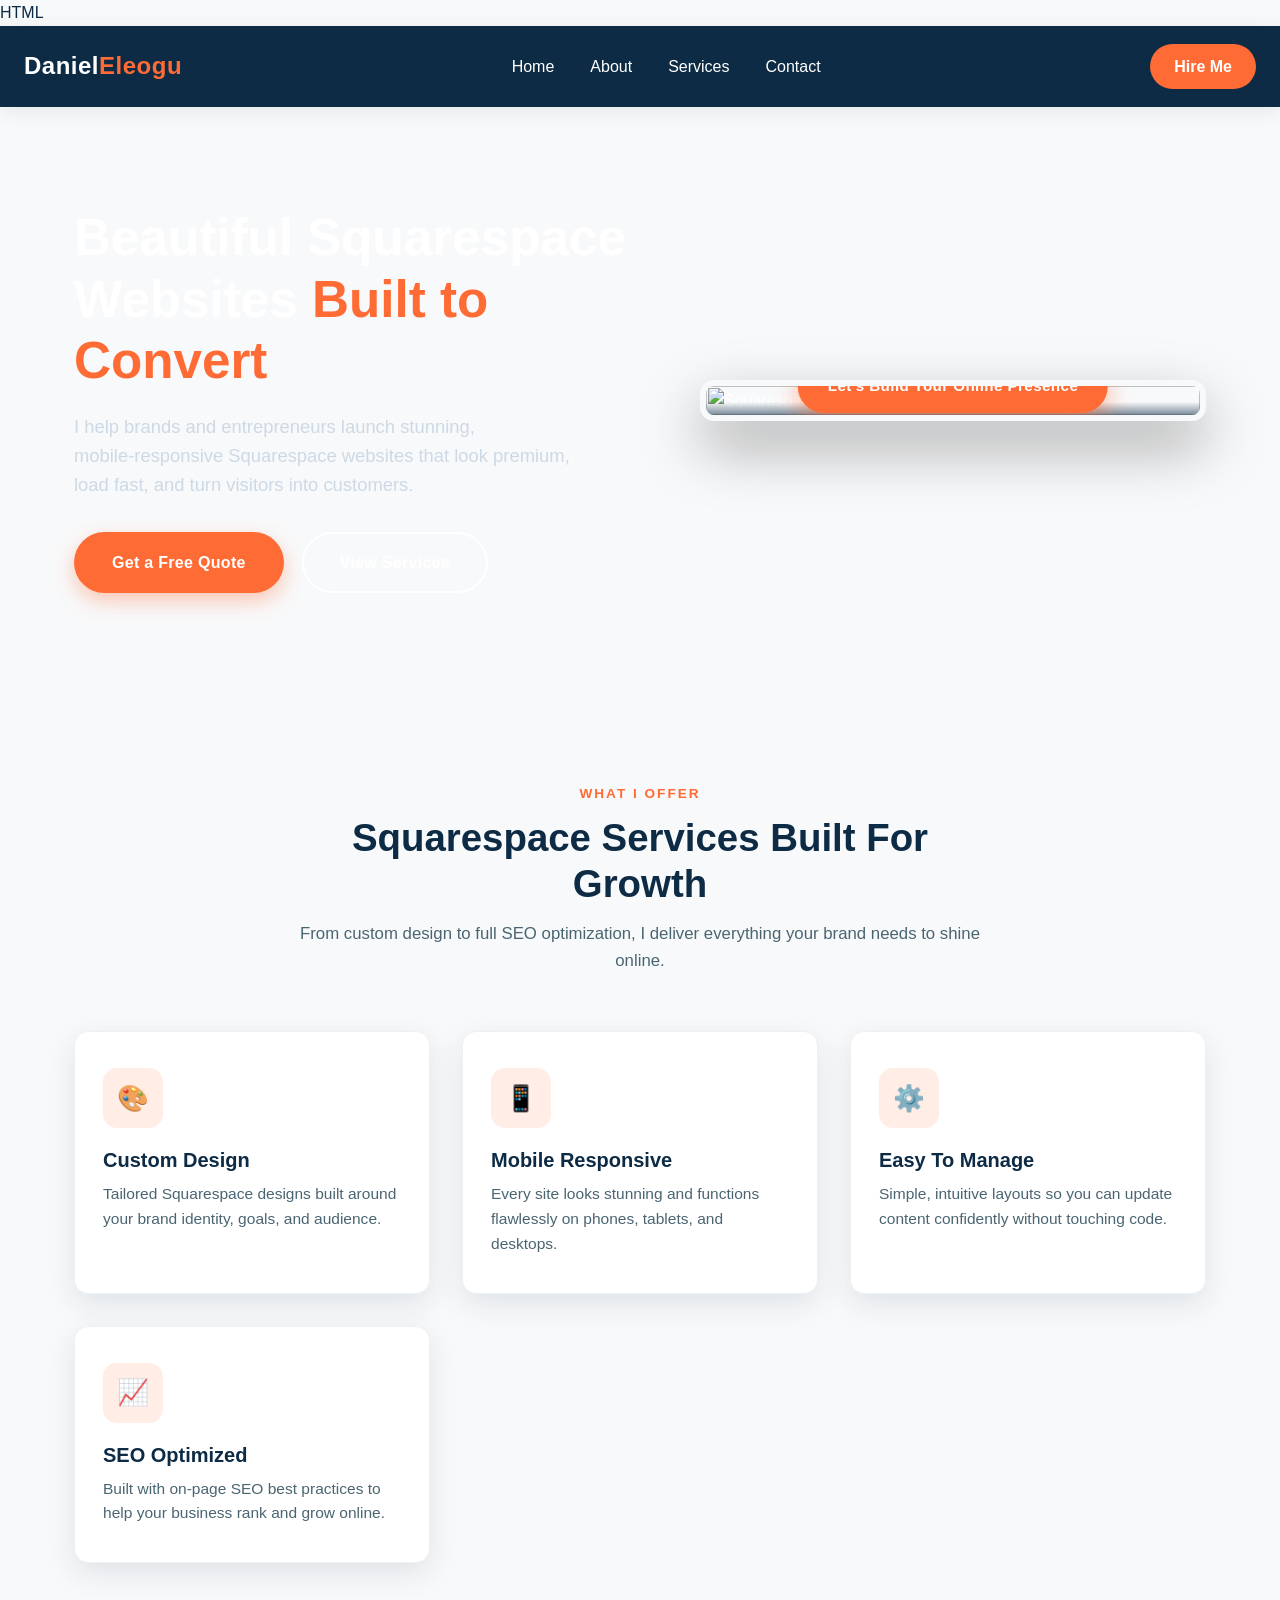
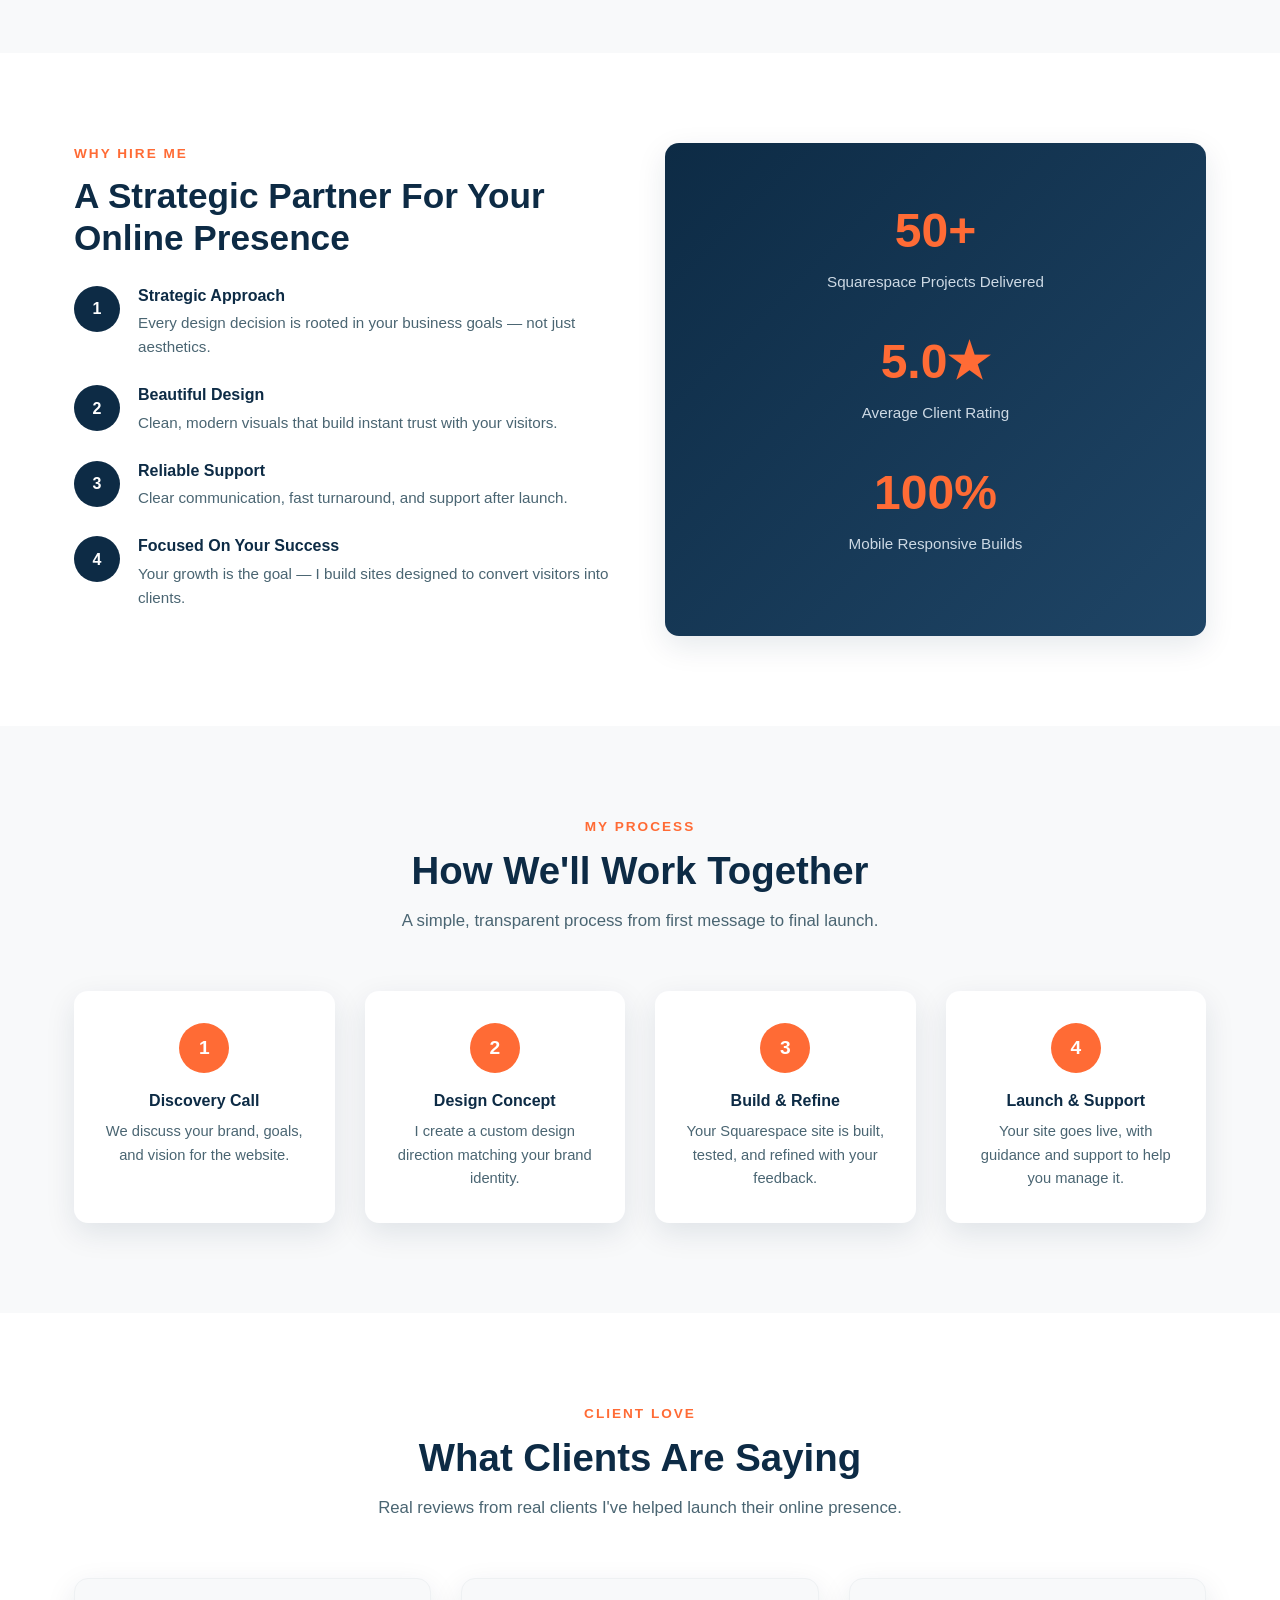
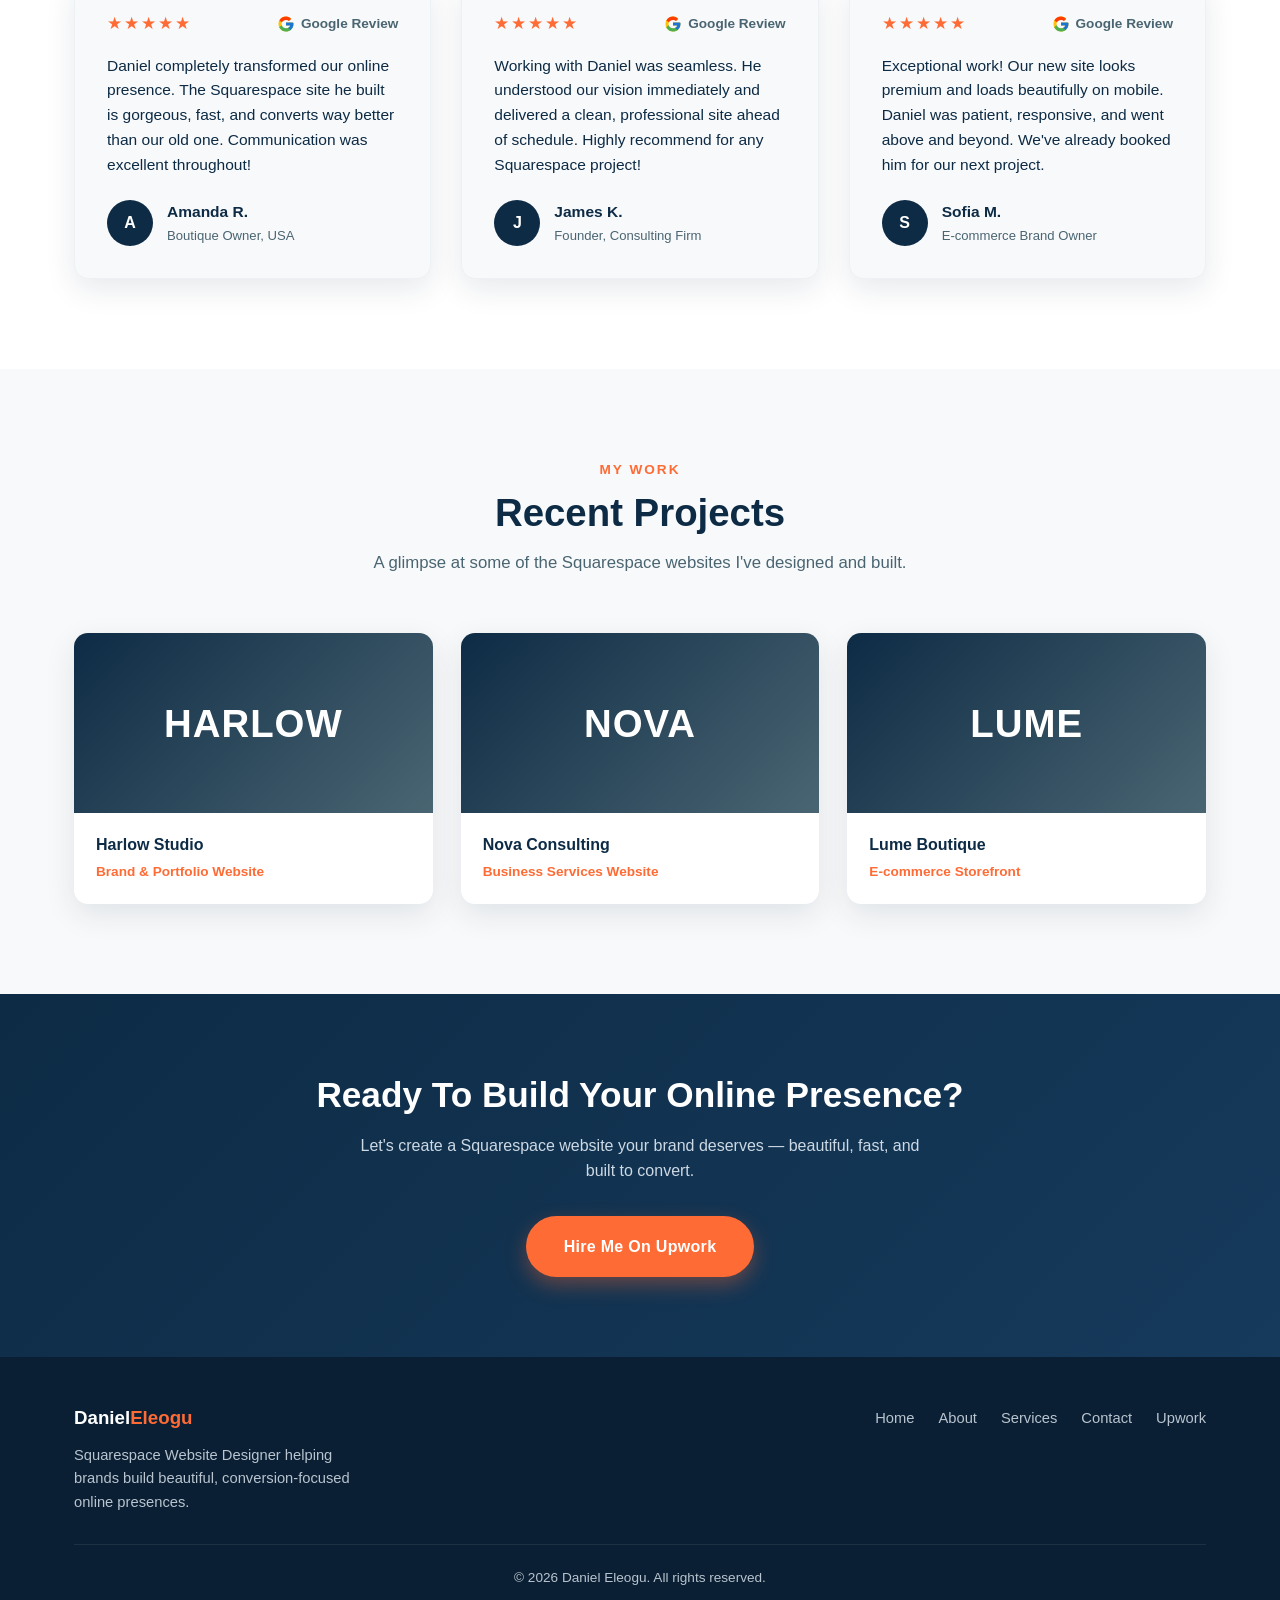
==== index.html @ ecf6b43f "Update index.html" ====
HTML
<!doctype html>
<html lang="en">
<head>
<meta charset="utf-8">
<meta name="viewport" content="width=device-width, initial-scale=1">
<title>Daniel Eleogu | Squarespace Website Designer</title>
<meta name="description" content="Daniel Eleogu builds beautiful, modern, conversion-focused Squarespace websites for brands and entrepreneurs. Custom design, mobile responsive, SEO optimized.">
<link rel="stylesheet" href="style.css">
</head>
<body>
 
<header>
  <div class="navbar">
    <a href="index.html" class="logo">Daniel<span>Eleogu</span></a>
    <nav class="nav-links">
      <a href="index.html">Home</a>
      <a href="about.html">About</a>
      <a href="services.html">Services</a>
      <a href="contact.html">Contact</a>
    </nav>
    <a href="contact.html" class="nav-cta">Hire Me</a>
  </div>
</header>
 
<!-- HERO -->
<section class="hero" style="background-image:url('https://i.postimg.cc/pLP82MSK/Chat-GPT-Image-Jun-13-2026-04-48-03-AM.png');background-size:cover;background-position:center;background-blend-mode:overlay;">
  <div class="container">
    <div class="hero-text">
      <h1>Beautiful Squarespace Websites <span>Built to Convert</span></h1>
      <p>I help brands and entrepreneurs launch stunning, mobile‑responsive Squarespace websites that look premium, load fast, and turn visitors into customers.</p>
      <div class="hero-buttons">
        <a href="contact.html" class="btn btn-primary">Get a Free Quote</a>
        <a href="services.html" class="btn btn-outline">View Services</a>
      </div>
    </div>
    <div class="hero-image">
      <img src="images/hero.jpg" alt="Squarespace Website Development Services">
      <a href="https://www.upwork.com/freelancers/~01438d1777cc584dd6?mp_source=share" target="_blank" rel="noopener" class="hero-cta-button">Let's Build Your Online Presence</a>
    </div>
  </div>
</section>
 
<!-- SERVICES -->
<section class="services">
  <div class="container">
    <div class="section-head">
      <span class="tag">What I Offer</span>
      <h2>Squarespace Services Built For Growth</h2>
      <p>From custom design to full SEO optimization, I deliver everything your brand needs to shine online.</p>
    </div>
    <div class="grid">
      <div class="card">
        <div class="icon">🎨</div>
        <h3>Custom Design</h3>
        <p>Tailored Squarespace designs built around your brand identity, goals, and audience.</p>
      </div>
      <div class="card">
        <div class="icon">📱</div>
        <h3>Mobile Responsive</h3>
        <p>Every site looks stunning and functions flawlessly on phones, tablets, and desktops.</p>
      </div>
      <div class="card">
        <div class="icon">⚙️</div>
        <h3>Easy To Manage</h3>
        <p>Simple, intuitive layouts so you can update content confidently without touching code.</p>
      </div>
      <div class="card">
        <div class="icon">📈</div>
        <h3>SEO Optimized</h3>
        <p>Built with on‑page SEO best practices to help your business rank and grow online.</p>
      </div>
    </div>
  </div>
</section>
 
<!-- WHY HIRE ME -->
<section class="why-hire">
  <div class="container">
    <div class="why-grid">
      <div class="why-list">
        <span class="tag" style="color:var(--orange);font-weight:700;text-transform:uppercase;letter-spacing:2px;font-size:.85rem;">Why Hire Me</span>
        <h2 style="margin:10px 0 26px;font-size:2.2rem;">A Strategic Partner For Your Online Presence</h2>
        <div class="item">
          <div class="num">1</div>
          <div><h4>Strategic Approach</h4><p>Every design decision is rooted in your business goals — not just aesthetics.</p></div>
        </div>
        <div class="item">
          <div class="num">2</div>
          <div><h4>Beautiful Design</h4><p>Clean, modern visuals that build instant trust with your visitors.</p></div>
        </div>
        <div class="item">
          <div class="num">3</div>
          <div><h4>Reliable Support</h4><p>Clear communication, fast turnaround, and support after launch.</p></div>
        </div>
        <div class="item">
          <div class="num">4</div>
          <div><h4>Focused On Your Success</h4><p>Your growth is the goal — I build sites designed to convert visitors into clients.</p></div>
        </div>
      </div>
      <div class="why-visual">
        <div class="stat">50+</div>
        <div class="stat-label">Squarespace Projects Delivered</div>
        <div class="stat">5.0★</div>
        <div class="stat-label">Average Client Rating</div>
        <div class="stat">100%</div>
        <div class="stat-label">Mobile Responsive Builds</div>
      </div>
    </div>
  </div>
</section>
 
<!-- PROCESS -->
<section class="process">
  <div class="container">
    <div class="section-head">
      <span class="tag">My Process</span>
      <h2>How We'll Work Together</h2>
      <p>A simple, transparent process from first message to final launch.</p>
    </div>
    <div class="steps">
      <div class="step"><div class="step-num">1</div><h4>Discovery Call</h4><p>We discuss your brand, goals, and vision for the website.</p></div>
      <div class="step"><div class="step-num">2</div><h4>Design Concept</h4><p>I create a custom design direction matching your brand identity.</p></div>
      <div class="step"><div class="step-num">3</div><h4>Build & Refine</h4><p>Your Squarespace site is built, tested, and refined with your feedback.</p></div>
      <div class="step"><div class="step-num">4</div><h4>Launch & Support</h4><p>Your site goes live, with guidance and support to help you manage it.</p></div>
    </div>
  </div>
</section>
 
<!-- TESTIMONIALS -->
<section class="testimonials">
  <div class="container">
    <div class="section-head">
      <span class="tag">Client Love</span>
      <h2>What Clients Are Saying</h2>
      <p>Real reviews from real clients I've helped launch their online presence.</p>
    </div>
    <div class="testi-grid">
 
      <div class="testi-card">
        <div class="testi-top">
          <div class="stars">★★★★★</div>
          <div class="google-badge">
            <svg viewBox="0 0 48 48"><path fill="#FFC107" d="M43.6 20.5H42V20H24v8h11.3C33.7 32.9 29.3 36 24 36c-6.6 0-12-5.4-12-12s5.4-12 12-12c3.1 0 5.9 1.2 8 3.1l5.7-5.7C34.6 6.5 29.6 4 24 4 12.9 4 4 12.9 4 24s8.9 20 20 20 20-8.9 20-20c0-1.3-.1-2.7-.4-3.5z"/><path fill="#FF3D00" d="M6.3 14.7l6.6 4.8C14.6 16 19 13 24 13c3.1 0 5.9 1.2 8 3.1l5.7-5.7C34.6 6.5 29.6 4 24 4c-7.6 0-14.1 4.3-17.7 10.7z"/><path fill="#4CAF50" d="M24 44c5.5 0 10.4-2.1 14.1-5.6l-6.5-5.3C29.6 34.7 27 35.5 24 35.5c-5.3 0-9.8-3.4-11.5-8.1l-6.6 5.1C9.9 39.6 16.4 44 24 44z"/><path fill="#1976D2" d="M43.6 20.5H42V20H24v8h11.3c-1 2.8-2.9 5.1-5.4 6.6l6.5 5.3C40.7 36.4 44 30.7 44 24c0-1.3-.1-2.7-.4-3.5z"/></svg>
            Google Review
          </div>
        </div>
        <p class="quote">Daniel completely transformed our online presence. The Squarespace site he built is gorgeous, fast, and converts way better than our old one. Communication was excellent throughout!</p>
        <div class="testi-author">
          <div class="testi-avatar">A</div>
          <div><h5>Amanda R.</h5><span>Boutique Owner, USA</span></div>
        </div>
      </div>
 
      <div class="testi-card">
        <div class="testi-top">
          <div class="stars">★★★★★</div>
          <div class="google-badge">
            <svg viewBox="0 0 48 48"><path fill="#FFC107" d="M43.6 20.5H42V20H24v8h11.3C33.7 32.9 29.3 36 24 36c-6.6 0-12-5.4-12-12s5.4-12 12-12c3.1 0 5.9 1.2 8 3.1l5.7-5.7C34.6 6.5 29.6 4 24 4 12.9 4 4 12.9 4 24s8.9 20 20 20 20-8.9 20-20c0-1.3-.1-2.7-.4-3.5z"/><path fill="#FF3D00" d="M6.3 14.7l6.6 4.8C14.6 16 19 13 24 13c3.1 0 5.9 1.2 8 3.1l5.7-5.7C34.6 6.5 29.6 4 24 4c-7.6 0-14.1 4.3-17.7 10.7z"/><path fill="#4CAF50" d="M24 44c5.5 0 10.4-2.1 14.1-5.6l-6.5-5.3C29.6 34.7 27 35.5 24 35.5c-5.3 0-9.8-3.4-11.5-8.1l-6.6 5.1C9.9 39.6 16.4 44 24 44z"/><path fill="#1976D2" d="M43.6 20.5H42V20H24v8h11.3c-1 2.8-2.9 5.1-5.4 6.6l6.5 5.3C40.7 36.4 44 30.7 44 24c0-1.3-.1-2.7-.4-3.5z"/></svg>
            Google Review
          </div>
        </div>
        <p class="quote">Working with Daniel was seamless. He understood our vision immediately and delivered a clean, professional site ahead of schedule. Highly recommend for any Squarespace project!</p>
        <div class="testi-author">
          <div class="testi-avatar">J</div>
          <div><h5>James K.</h5><span>Founder, Consulting Firm</span></div>
        </div>
      </div>
 
      <div class="testi-card">
        <div class="testi-top">
          <div class="stars">★★★★★</div>
          <div class="google-badge">
            <svg viewBox="0 0 48 48"><path fill="#FFC107" d="M43.6 20.5H42V20H24v8h11.3C33.7 32.9 29.3 36 24 36c-6.6 0-12-5.4-12-12s5.4-12 12-12c3.1 0 5.9 1.2 8 3.1l5.7-5.7C34.6 6.5 29.6 4 24 4 12.9 4 4 12.9 4 24s8.9 20 20 20 20-8.9 20-20c0-1.3-.1-2.7-.4-3.5z"/><path fill="#FF3D00" d="M6.3 14.7l6.6 4.8C14.6 16 19 13 24 13c3.1 0 5.9 1.2 8 3.1l5.7-5.7C34.6 6.5 29.6 4 24 4c-7.6 0-14.1 4.3-17.7 10.7z"/><path fill="#4CAF50" d="M24 44c5.5 0 10.4-2.1 14.1-5.6l-6.5-5.3C29.6 34.7 27 35.5 24 35.5c-5.3 0-9.8-3.4-11.5-8.1l-6.6 5.1C9.9 39.6 16.4 44 24 44z"/><path fill="#1976D2" d="M43.6 20.5H42V20H24v8h11.3c-1 2.8-2.9 5.1-5.4 6.6l6.5 5.3C40.7 36.4 44 30.7 44 24c0-1.3-.1-2.7-.4-3.5z"/></svg>
            Google Review
          </div>
        </div>
        <p class="quote">Exceptional work! Our new site looks premium and loads beautifully on mobile. Daniel was patient, responsive, and went above and beyond. We've already booked him for our next project.</p>
        <div class="testi-author">
          <div class="testi-avatar">S</div>
          <div><h5>Sofia M.</h5><span>E‑commerce Brand Owner</span></div>
        </div>
      </div>
 
    </div>
  </div>
</section>
 
<!-- PORTFOLIO -->
<section class="portfolio">
  <div class="container">
    <div class="section-head">
      <span class="tag">My Work</span>
      <h2>Recent Projects</h2>
      <p>A glimpse at some of the Squarespace websites I've designed and built.</p>
    </div>
    <div class="portfolio-grid">
      <div class="portfolio-item">
        <div class="portfolio-thumb">HARLOW</div>
        <div class="portfolio-info"><h4>Harlow Studio</h4><span>Brand & Portfolio Website</span></div>
      </div>
      <div class="portfolio-item">
        <div class="portfolio-thumb">NOVA</div>
        <div class="portfolio-info"><h4>Nova Consulting</h4><span>Business Services Website</span></div>
      </div>
      <div class="portfolio-item">
        <div class="portfolio-thumb">LUME</div>
        <div class="portfolio-info"><h4>Lume Boutique</h4><span>E‑commerce Storefront</span></div>
      </div>
    </div>
  </div>
</section>
 
<!-- CTA -->
<section class="cta-band">
  <div class="container">
    <h2>Ready To Build Your Online Presence?</h2>
    <p>Let's create a Squarespace website your brand deserves — beautiful, fast, and built to convert.</p>
    <a href="https://www.upwork.com/freelancers/~01438d1777cc584dd6?mp_source=share" target="_blank" rel="noopener" class="btn btn-primary">Hire Me On Upwork</a>
  </div>
</section>
 
<footer>
  <div class="container">
    <div class="footer-grid">
      <div>
        <h3>Daniel<span style="color:var(--orange);">Eleogu</span></h3>
        <p style="max-width:280px;">Squarespace Website Designer helping brands build beautiful, conversion‑focused online presences.</p>
      </div>
      <div class="footer-links">
        <a href="index.html">Home</a>
        <a href="about.html">About</a>
        <a href="services.html">Services</a>
        <a href="contact.html">Contact</a>
        <a href="https://www.upwork.com/freelancers/~01438d1777cc584dd6?mp_source=share" target="_blank" rel="noopener">Upwork</a>
      </div>
    </div>
    <div class="footer-bottom">© 2026 Daniel Eleogu. All rights reserved.</div>
  </div>
</footer>
 
</body>
</html>
---- style.css ----
/* ============ Daniel Eleogu — Portfolio Styles ============ */
:root{
  --navy:#0D2B45;
  --slate:#4A6572;
  --orange:#FF6B35;
  --light:#F8F9FA;
  --white:#FFFFFF;
  --radius:14px;
  --shadow: 0 10px 30px rgba(13,43,69,0.10);
  --transition: all .3s ease;
}

*{margin:0;padding:0;box-sizing:border-box;}

html{scroll-behavior:smooth;}

body{
  font-family:'Poppins','Segoe UI',Arial,sans-serif;
  color:var(--navy);
  background:var(--light);
  line-height:1.6;
  overflow-x:hidden;
}

a{text-decoration:none;color:inherit;}
ul{list-style:none;}
img{max-width:100%;display:block;}

.container{
  max-width:1180px;
  margin:0 auto;
  padding:0 24px;
}

h1,h2,h3,h4{font-weight:700;line-height:1.2;}

section{padding:90px 0;}

/* ===== Buttons ===== */
.btn{
  display:inline-block;
  padding:16px 36px;
  border-radius:50px;
  font-weight:600;
  font-size:1rem;
  letter-spacing:.3px;
  transition:var(--transition);
  border:2px solid transparent;
  cursor:pointer;
}
.btn-primary{
  background:var(--orange);
  color:var(--white);
  box-shadow:0 8px 20px rgba(255,107,53,0.35);
}
.btn-primary:hover{
  transform:translateY(-3px);
  box-shadow:0 14px 28px rgba(255,107,53,0.45);
}
.btn-outline{
  background:transparent;
  border:2px solid var(--white);
  color:var(--white);
}
.btn-outline:hover{
  background:var(--white);
  color:var(--navy);
  transform:translateY(-3px);
}
.btn-dark-outline{
  border:2px solid var(--navy);
  color:var(--navy);
  background:transparent;
}
.btn-dark-outline:hover{
  background:var(--navy);
  color:var(--white);
  transform:translateY(-3px);
}

/* ===== Header / Nav ===== */
header{
  position:sticky;
  top:0;
  z-index:999;
  background:var(--navy);
  box-shadow:0 4px 20px rgba(0,0,0,0.08);
}
.navbar{
  display:flex;
  justify-content:space-between;
  align-items:center;
  padding:18px 24px;
}
.logo{
  font-size:1.5rem;
  font-weight:800;
  color:var(--white);
  letter-spacing:.5px;
}
.logo span{color:var(--orange);}
.nav-links{
  display:flex;
  gap:36px;
}
.nav-links a{
  color:var(--white);
  font-weight:500;
  position:relative;
  transition:var(--transition);
}
.nav-links a:hover{color:var(--orange);}
.nav-cta{
  background:var(--orange);
  color:var(--white)!important;
  padding:10px 24px;
  border-radius:50px;
  font-weight:600;
}
.nav-cta:hover{
  background:var(--white);
  color:var(--navy)!important;
}

/* ===== Hero ===== */
.hero{
  background:linear-gradient(135deg,var(--navy) 0%,#163a5c 100%);
  color:var(--white);
  padding:100px 0;
  position:relative;
  overflow:hidden;
}
.hero .container{
  display:flex;
  align-items:center;
  gap:60px;
  flex-wrap:wrap;
}
.hero-text{flex:1 1 480px;}
.hero-text h1{
  font-size:3.2rem;
  margin-bottom:20px;
  animation:fadeUp .8s ease forwards;
}
.hero-text h1 span{color:var(--orange);}
.hero-text p{
  font-size:1.15rem;
  color:#cdd9e4;
  margin-bottom:32px;
  max-width:520px;
  animation:fadeUp 1s ease forwards;
}
.hero-buttons{display:flex;gap:18px;flex-wrap:wrap;animation:fadeUp 1.2s ease forwards;}

.hero-image{
  flex:1 1 420px;
  position:relative;
  border-radius:var(--radius);
  overflow:hidden;
  box-shadow:0 25px 60px rgba(0,0,0,0.35);
  border:6px solid rgba(255,255,255,0.08);
}
.hero-image img{
  width:100%;
  display:block;
  filter:saturate(0.95) contrast(1.02);
}
.hero-image::after{
  content:"";
  position:absolute;
  inset:0;
  background:linear-gradient(180deg,rgba(13,43,69,0) 55%,rgba(13,43,69,0.55) 100%);
  pointer-events:none;
}
.hero-cta-button{
  position:absolute;
  left:50%;
  bottom:8%;
  transform:translateX(-50%);
  background:var(--orange);
  color:var(--white);
  padding:14px 30px;
  border-radius:50px;
  font-weight:700;
  font-size:.95rem;
  letter-spacing:.4px;
  z-index:5;
  box-shadow:0 10px 25px rgba(255,107,53,0.5);
  transition:var(--transition);
  white-space:nowrap;
}
.hero-cta-button:hover{
  transform:translateX(-50%) translateY(-4px) scale(1.04);
  background:var(--white);
  color:var(--orange);
}

@keyframes fadeUp{
  from{opacity:0;transform:translateY(24px);}
  to{opacity:1;transform:translateY(0);}
}

/* ===== Section headers ===== */
.section-head{
  text-align:center;
  max-width:680px;
  margin:0 auto 56px;
}
.section-head .tag{
  color:var(--orange);
  font-weight:700;
  text-transform:uppercase;
  letter-spacing:2px;
  font-size:.85rem;
  margin-bottom:10px;
  display:block;
}
.section-head h2{
  font-size:2.4rem;
  color:var(--navy);
  margin-bottom:14px;
}
.section-head p{color:var(--slate);font-size:1.05rem;}

/* ===== Cards grid ===== */
.grid{
  display:grid;
  gap:32px;
  grid-template-columns:repeat(auto-fit,minmax(260px,1fr));
}
.card{
  background:var(--white);
  border-radius:var(--radius);
  padding:36px 28px;
  box-shadow:var(--shadow);
  transition:var(--transition);
  border:1px solid #eef1f3;
}
.card:hover{
  transform:translateY(-8px);
  box-shadow:0 20px 40px rgba(13,43,69,0.15);
  border-color:var(--orange);
}
.card .icon{
  width:60px;height:60px;
  background:rgba(255,107,53,0.12);
  border-radius:14px;
  display:flex;align-items:center;justify-content:center;
  font-size:1.6rem;
  color:var(--orange);
  margin-bottom:20px;
}
.card h3{margin-bottom:10px;font-size:1.25rem;}
.card p{color:var(--slate);font-size:.97rem;}

/* ===== Why Hire Me ===== */
.why-hire{background:var(--white);}
.why-grid{
  display:grid;
  grid-template-columns:1fr 1fr;
  gap:50px;
  align-items:center;
}
.why-list .item{
  display:flex;
  gap:18px;
  margin-bottom:26px;
}
.why-list .item .num{
  flex:0 0 46px;
  height:46px;
  background:var(--navy);
  color:var(--white);
  border-radius:50%;
  display:flex;align-items:center;justify-content:center;
  font-weight:700;
}
.why-list .item h4{margin-bottom:6px;}
.why-list .item p{color:var(--slate);font-size:.95rem;}
.why-visual{
  background:linear-gradient(135deg,var(--navy),#1f4566);
  border-radius:var(--radius);
  padding:50px;
  color:var(--white);
  text-align:center;
  box-shadow:var(--shadow);
}
.why-visual .stat{
  font-size:3rem;
  font-weight:800;
  color:var(--orange);
}
.why-visual .stat-label{color:#cdd9e4;margin-bottom:30px;font-size:.95rem;}

/* ===== Process steps ===== */
.process{background:var(--light);}
.steps{
  display:grid;
  grid-template-columns:repeat(auto-fit,minmax(220px,1fr));
  gap:30px;
  position:relative;
}
.step{
  background:var(--white);
  border-radius:var(--radius);
  padding:32px 24px;
  text-align:center;
  box-shadow:var(--shadow);
  transition:var(--transition);
  position:relative;
}
.step:hover{transform:translateY(-6px);}
.step .step-num{
  width:50px;height:50px;
  margin:0 auto 18px;
  background:var(--orange);
  color:var(--white);
  border-radius:50%;
  display:flex;align-items:center;justify-content:center;
  font-weight:800;
  font-size:1.2rem;
}
.step h4{margin-bottom:10px;}
.step p{color:var(--slate);font-size:.92rem;}

/* ===== Testimonials ===== */
.testimonials{background:var(--white);}
.testi-grid{
  display:grid;
  grid-template-columns:repeat(auto-fit,minmax(280px,1fr));
  gap:30px;
}
.testi-card{
  background:var(--light);
  border-radius:var(--radius);
  padding:32px;
  box-shadow:var(--shadow);
  transition:var(--transition);
  border:1px solid #eef1f3;
}
.testi-card:hover{transform:translateY(-6px);border-color:var(--orange);}
.testi-top{
  display:flex;
  justify-content:space-between;
  align-items:center;
  margin-bottom:16px;
}
.stars{color:var(--orange);font-size:1.05rem;letter-spacing:2px;}
.google-badge{
  display:flex;align-items:center;gap:6px;
  font-weight:700;font-size:.85rem;color:var(--slate);
}
.google-badge svg{width:18px;height:18px;}
.testi-card p.quote{
  color:var(--navy);
  font-size:.97rem;
  margin-bottom:22px;
}
.testi-author{display:flex;align-items:center;gap:14px;}
.testi-avatar{
  width:46px;height:46px;
  border-radius:50%;
  background:var(--navy);
  color:var(--white);
  display:flex;align-items:center;justify-content:center;
  font-weight:700;
}
.testi-author h5{font-size:.97rem;}
.testi-author span{color:var(--slate);font-size:.82rem;}

/* ===== Portfolio ===== */
.portfolio{background:var(--light);}
.portfolio-grid{
  display:grid;
  grid-template-columns:repeat(auto-fit,minmax(280px,1fr));
  gap:28px;
}
.portfolio-item{
  background:var(--white);
  border-radius:var(--radius);
  overflow:hidden;
  box-shadow:var(--shadow);
  transition:var(--transition);
}
.portfolio-item:hover{transform:translateY(-8px);}
.portfolio-thumb{
  height:180px;
  background:linear-gradient(135deg,var(--navy),var(--slate));
  display:flex;align-items:center;justify-content:center;
  color:var(--white);
  font-size:2.4rem;
  font-weight:800;
  letter-spacing:1px;
}
.portfolio-info{padding:22px;}
.portfolio-info h4{margin-bottom:6px;}
.portfolio-info span{color:var(--orange);font-size:.85rem;font-weight:600;}

/* ===== CTA Band ===== */
.cta-band{
  background:linear-gradient(135deg,var(--navy),#163a5c);
  color:var(--white);
  text-align:center;
  padding:80px 0;
}
.cta-band h2{font-size:2.2rem;margin-bottom:16px;}
.cta-band p{color:#cdd9e4;margin-bottom:32px;max-width:560px;margin-left:auto;margin-right:auto;}

/* ===== Footer ===== */
footer{
  background:#0a1f33;
  color:#b8c4cf;
  padding:50px 0 24px;
}
.footer-grid{
  display:flex;
  justify-content:space-between;
  flex-wrap:wrap;
  gap:30px;
  margin-bottom:30px;
}
.footer-grid h3{color:var(--white);margin-bottom:14px;}
.footer-grid p, .footer-grid a{color:#b8c4cf;font-size:.92rem;}
.footer-links{display:flex;gap:24px;flex-wrap:wrap;}
.footer-links a:hover{color:var(--orange);}
.footer-bottom{
  text-align:center;
  border-top:1px solid rgba(255,255,255,0.08);
  padding-top:22px;
  font-size:.85rem;
}

/* ===== Page Hero (About/Services/Contact) ===== */
.page-hero{
  background:linear-gradient(135deg,var(--navy),#163a5c);
  color:var(--white);
  text-align:center;
  padding:90px 0 70px;
}
.page-hero h1{font-size:2.8rem;margin-bottom:14px;}
.page-hero p{color:#cdd9e4;max-width:560px;margin:0 auto;}

/* ===== About Page ===== */
.bio-grid{
  display:grid;
  grid-template-columns:1fr 1.3fr;
  gap:50px;
  align-items:center;
}
.bio-photo{
  background:linear-gradient(135deg,var(--navy),var(--slate));
  border-radius:var(--radius);
  height:380px;
  display:flex;align-items:center;justify-content:center;
  color:var(--white);
  font-size:4rem;font-weight:800;
  box-shadow:var(--shadow);
}
.bio-text h2{font-size:2.2rem;margin-bottom:18px;}
.bio-text p{color:var(--slate);margin-bottom:16px;}

.skills{background:var(--white);}
.skill-bar{margin-bottom:24px;}
.skill-bar .label{
  display:flex;justify-content:space-between;
  margin-bottom:8px;font-weight:600;
}
.skill-track{
  width:100%;height:10px;
  background:#e7ecef;
  border-radius:50px;
  overflow:hidden;
}
.skill-fill{
  height:100%;
  background:linear-gradient(90deg,var(--orange),#ff8a5e);
  border-radius:50px;
  width:0;
  animation:fillBar 1.4s ease forwards;
}
@keyframes fillBar{to{width:var(--w);}}

.mission{
  background:linear-gradient(135deg,var(--navy),#163a5c);
  color:var(--white);
  text-align:center;
}
.mission h2{font-size:2.2rem;margin-bottom:18px;}
.mission p{color:#cdd9e4;max-width:680px;margin:0 auto;font-size:1.05rem;}

/* ===== Services Page ===== */
.service-detail-card{
  background:var(--white);
  border-radius:var(--radius);
  padding:40px 32px;
  box-shadow:var(--shadow);
  transition:var(--transition);
  border:1px solid #eef1f3;
}
.service-detail-card:hover{transform:translateY(-8px);border-color:var(--orange);}
.service-detail-card .icon{
  width:64px;height:64px;
  background:rgba(255,107,53,0.12);
  border-radius:16px;
  display:flex;align-items:center;justify-content:center;
  font-size:1.8rem;color:var(--orange);
  margin-bottom:22px;
}
.service-detail-card h3{margin-bottom:12px;font-size:1.35rem;}
.service-detail-card p{color:var(--slate);margin-bottom:18px;}
.service-detail-card ul li{
  color:var(--navy);
  font-size:.92rem;
  margin-bottom:8px;
  padding-left:22px;
  position:relative;
}
.service-detail-card ul li::before{
  content:"✓";
  position:absolute;left:0;top:0;
  color:var(--orange);font-weight:700;
}

.quote-cta{
  background:var(--white);
  border-radius:var(--radius);
  padding:60px;
  text-align:center;
  box-shadow:var(--shadow);
  border:2px dashed var(--orange);
}
.quote-cta h2{font-size:2rem;margin-bottom:14px;}
.quote-cta p{color:var(--slate);margin-bottom:28px;max-width:560px;margin-left:auto;margin-right:auto;}

/* ===== Contact Page ===== */
.contact-grid{
  display:grid;
  grid-template-columns:1fr 1fr;
  gap:50px;
}
.contact-form{
  background:var(--white);
  border-radius:var(--radius);
  padding:40px;
  box-shadow:var(--shadow);
}
.form-group{margin-bottom:20px;}
.form-group label{
  display:block;
  margin-bottom:8px;
  font-weight:600;
  font-size:.92rem;
}
.form-group input,
.form-group textarea{
  width:100%;
  padding:14px 16px;
  border:1px solid #dde3e8;
  border-radius:10px;
  font-family:inherit;
  font-size:.97rem;
  transition:var(--transition);
  background:var(--light);
}
.form-group input:focus,
.form-group textarea:focus{
  outline:none;
  border-color:var(--orange);
  background:var(--white);
  box-shadow:0 0 0 3px rgba(255,107,53,0.15);
}
.contact-info .info-item{
  display:flex;
  gap:18px;
  margin-bottom:28px;
}
.contact-info .info-item .icon{
  flex:0 0 50px;height:50px;
  background:rgba(255,107,53,0.12);
  border-radius:12px;
  display:flex;align-items:center;justify-content:center;
  color:var(--orange);font-size:1.3rem;
}
.contact-info .info-item h4{margin-bottom:4px;}
.contact-info .info-item p, .contact-info .info-item a{color:var(--slate);font-size:.95rem;}

.faq{background:var(--white);}
.faq-item{
  background:var(--light);
  border-radius:12px;
  padding:24px 28px;
  margin-bottom:16px;
  border:1px solid #eef1f3;
  transition:var(--transition);
}
.faq-item:hover{border-color:var(--orange);}
.faq-item h4{margin-bottom:8px;color:var(--navy);}
.faq-item p{color:var(--slate);font-size:.95rem;}

/* ===== Responsive ===== */
@media (max-width:900px){
  .why-grid, .bio-grid, .contact-grid{grid-template-columns:1fr;}
  .nav-links{display:none;}
  .hero-text h1{font-size:2.4rem;}
  .hero .container{flex-direction:column;}
  .page-hero h1{font-size:2.1rem;}
  section{padding:60px 0;}
  .hero-cta-button{font-size:.8rem;padding:12px 22px;}
}
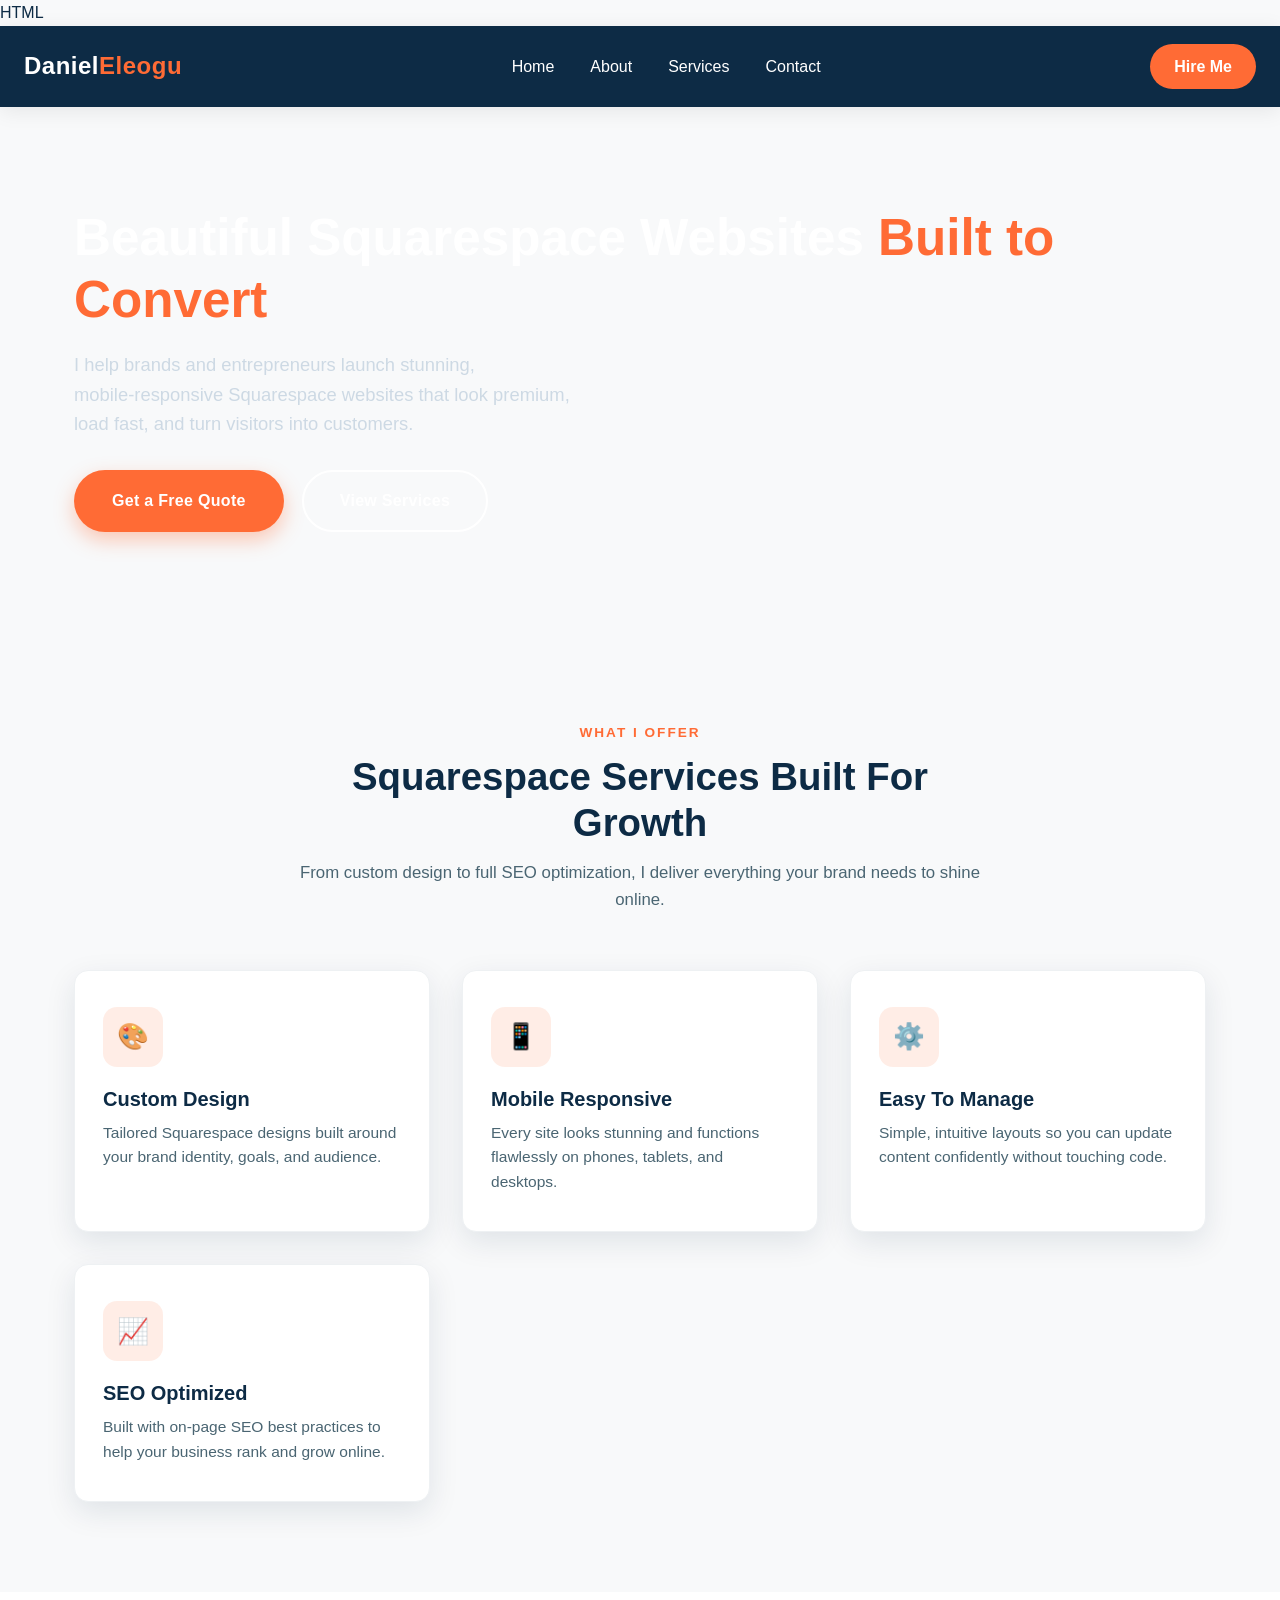
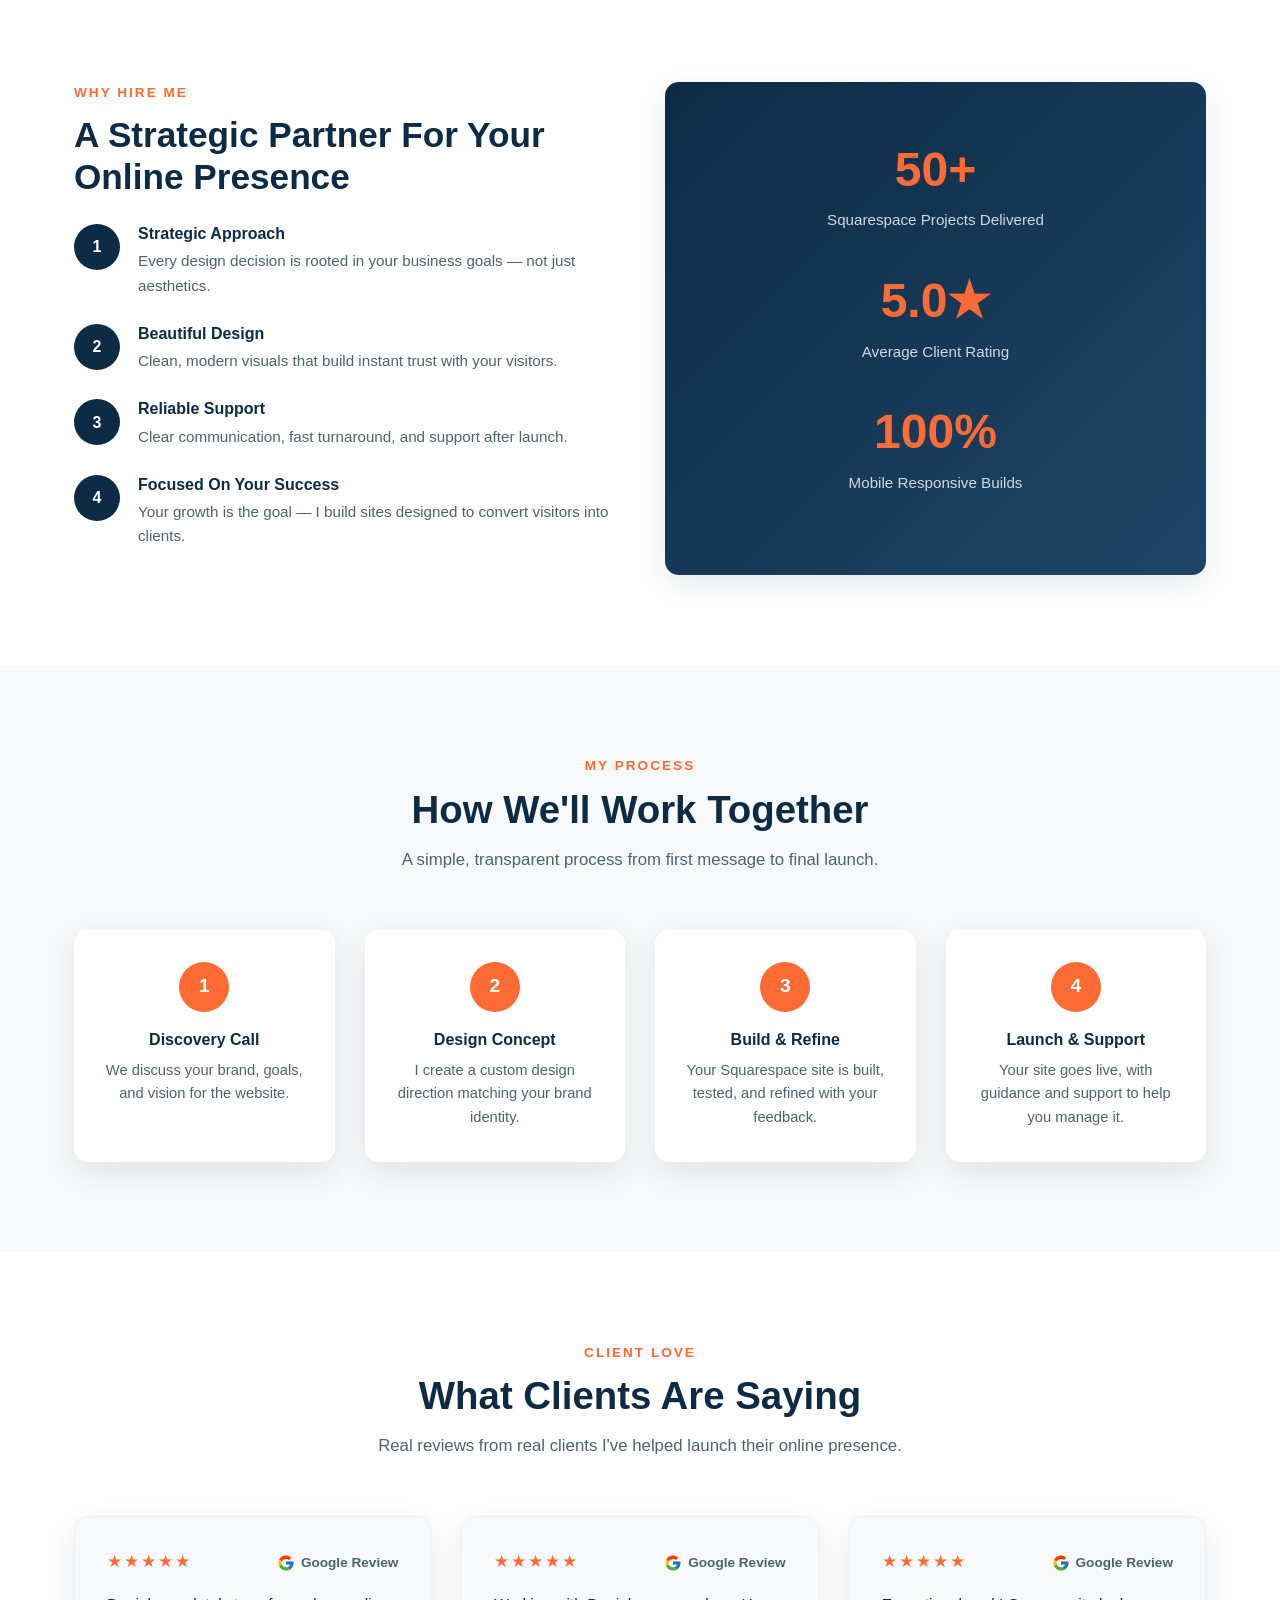
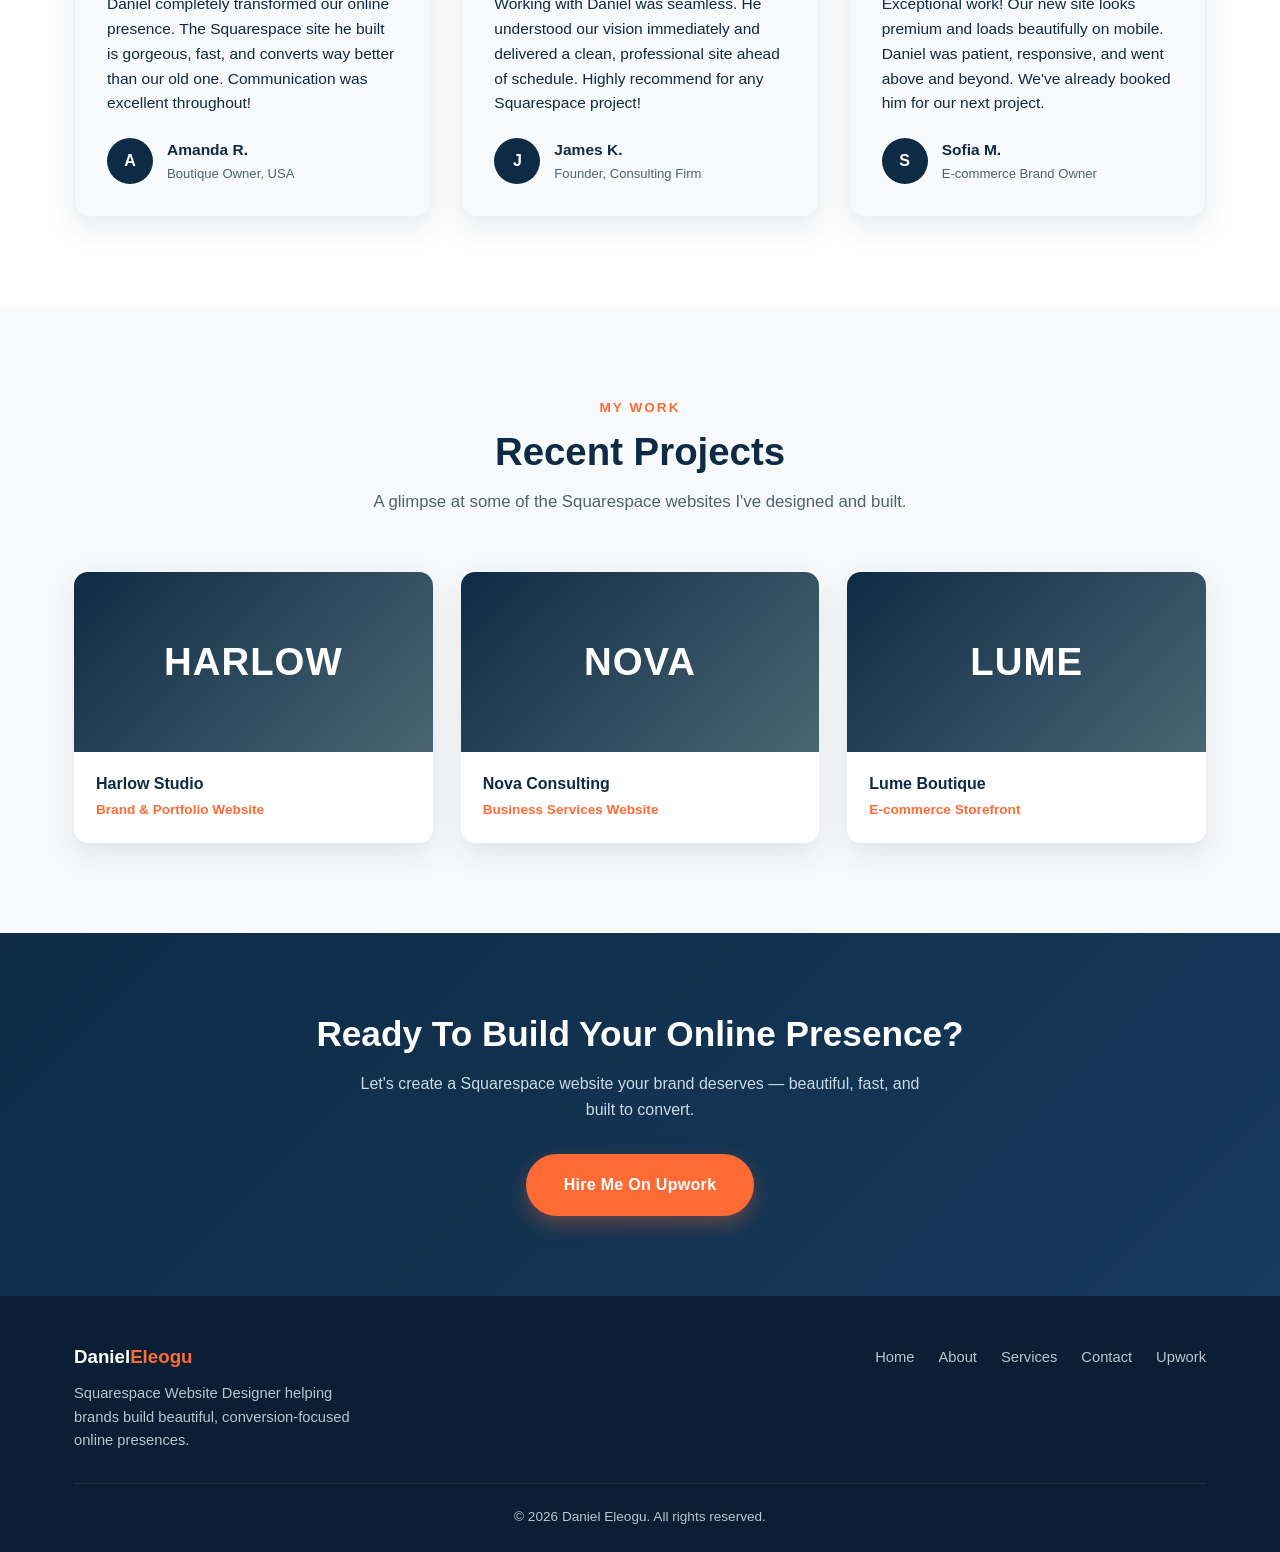
==== commit b67344ab: "Update index.html" ====
--- a/index.html
+++ b/index.html
@@ -34,11 +34,6 @@
         <a href="services.html" class="btn btn-outline">View Services</a>
       </div>
     </div>
-    <div class="hero-image">
-      <img src="images/hero.jpg" alt="Squarespace Website Development Services">
-      <a href="https://www.upwork.com/freelancers/~01438d1777cc584dd6?mp_source=share" target="_blank" rel="noopener" class="hero-cta-button">Let's Build Your Online Presence</a>
-    </div>
-  </div>
 </section>
  
 <!-- SERVICES -->
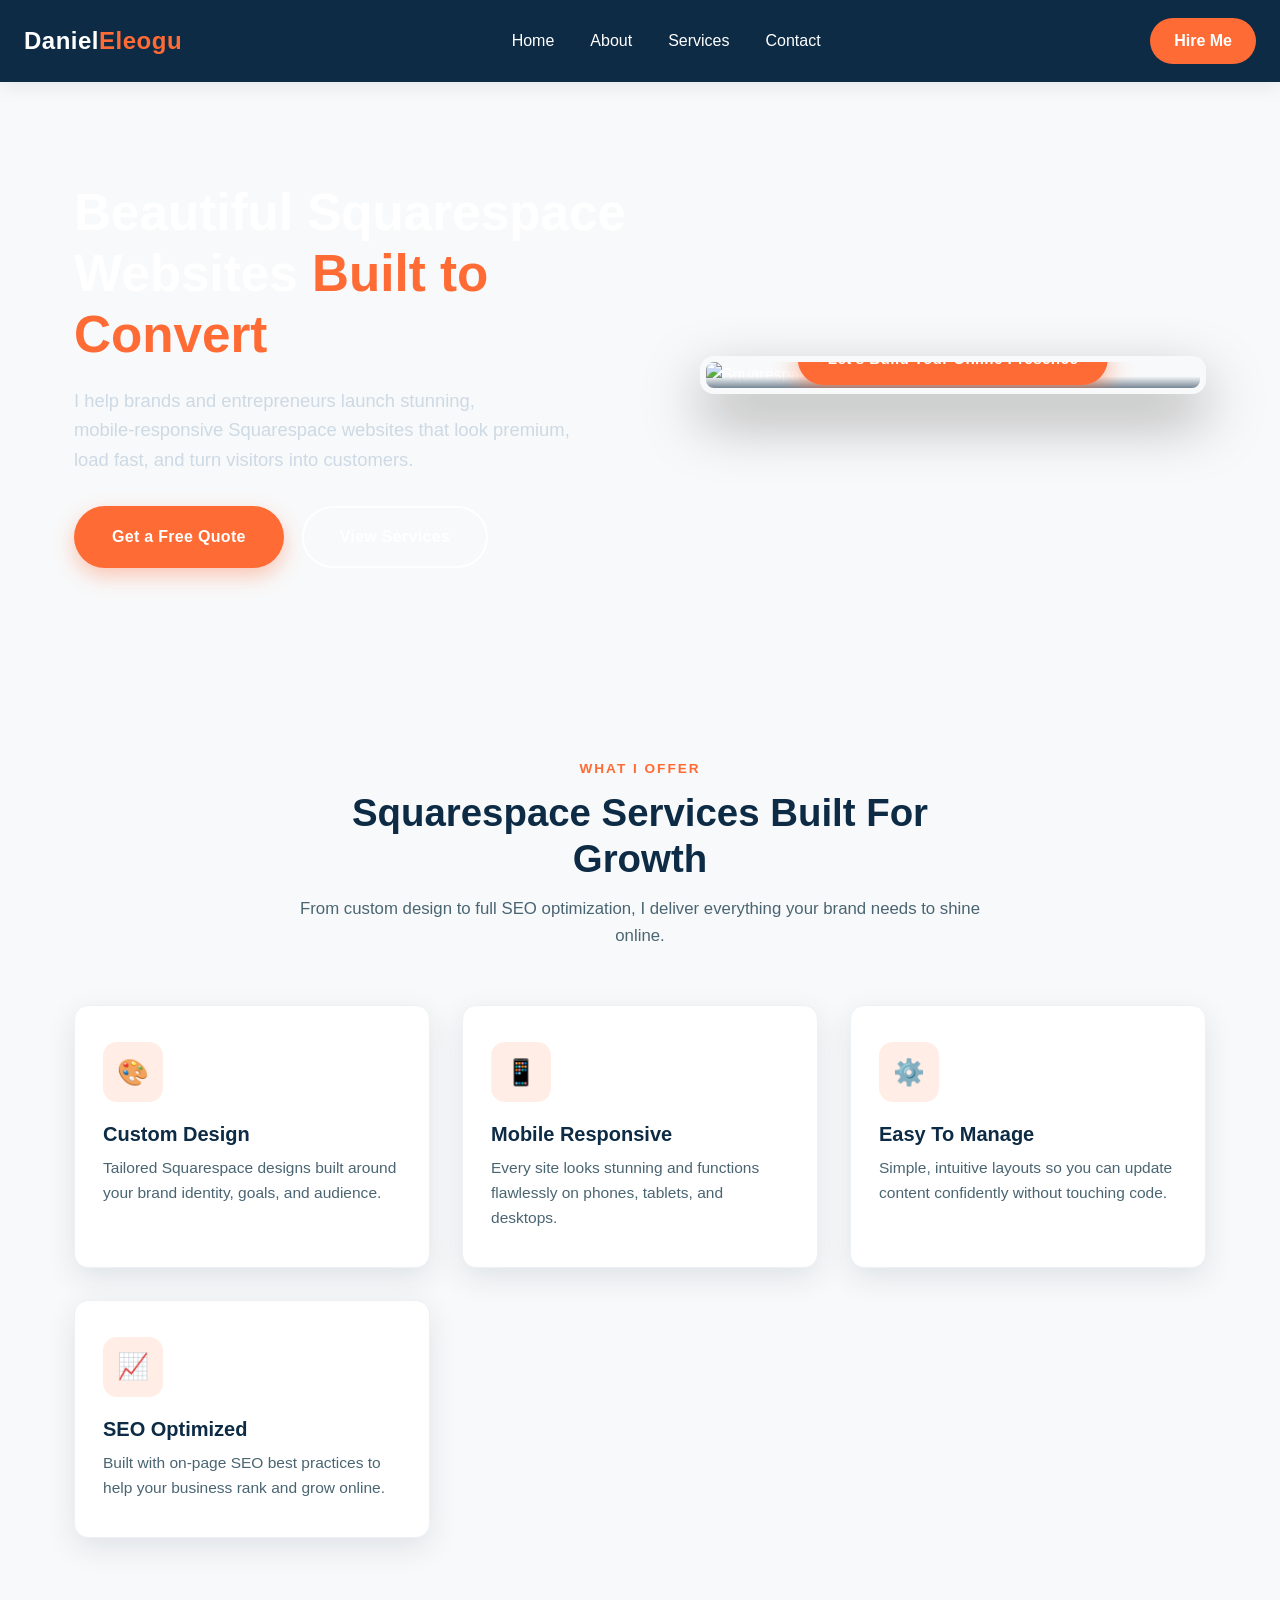
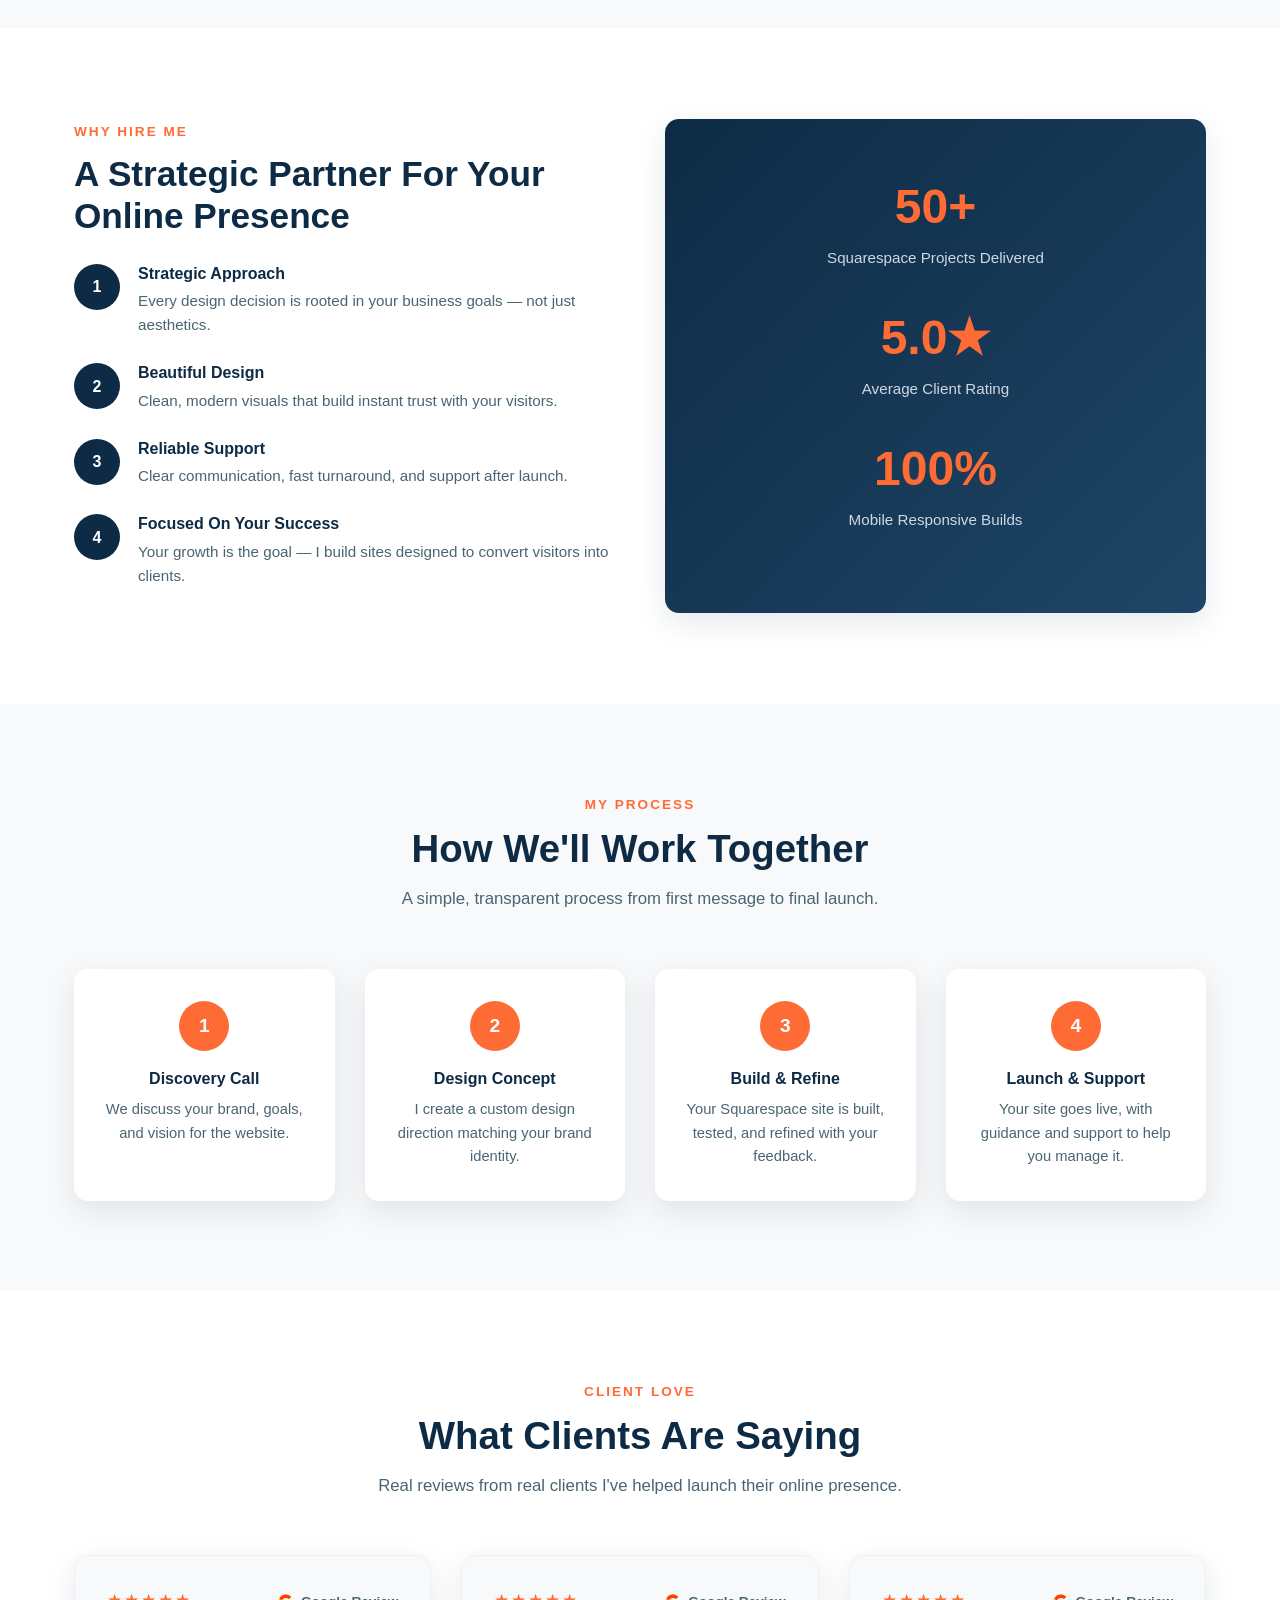
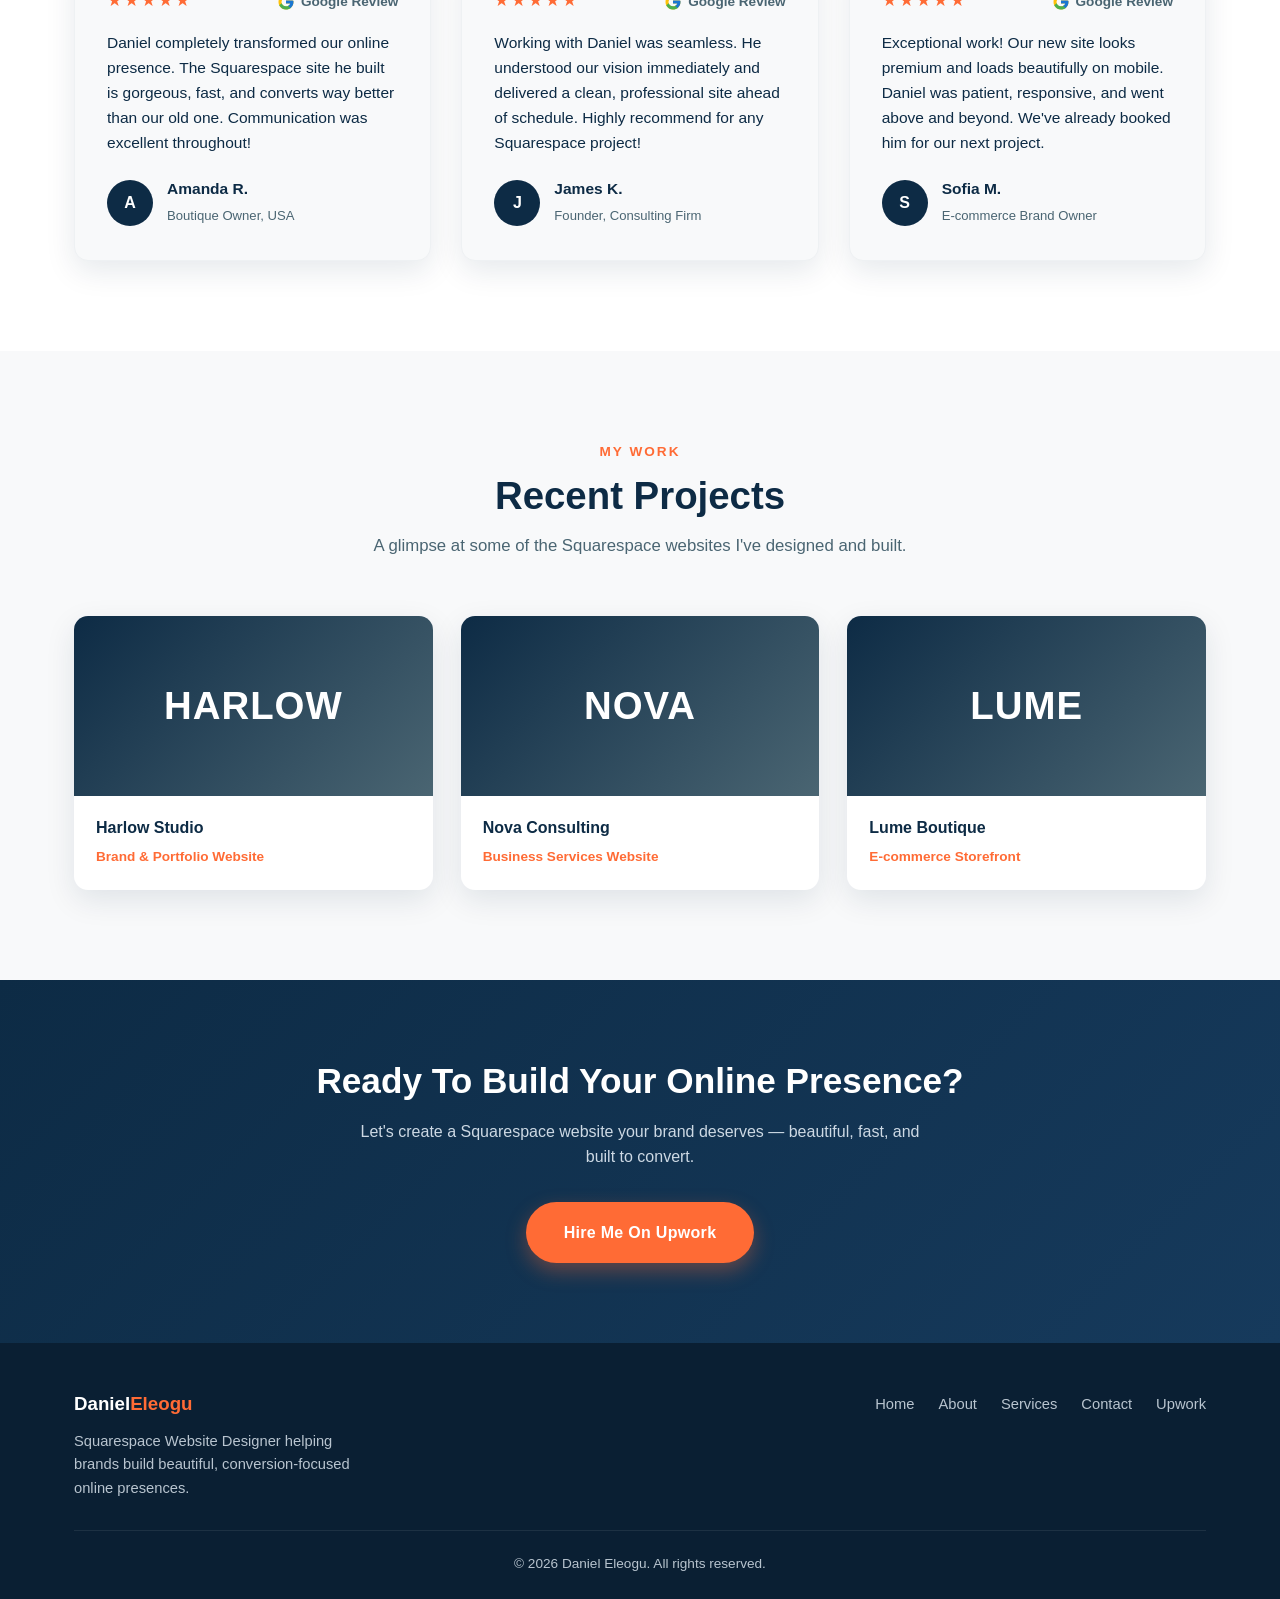
==== commit 55938ce0: "Update index.html" ====
--- a/index.html
+++ b/index.html
@@ -1,4 +1,3 @@
-HTML
 <!doctype html>
 <html lang="en">
 <head>
@@ -34,6 +33,11 @@
         <a href="services.html" class="btn btn-outline">View Services</a>
       </div>
     </div>
+    <div class="hero-image">
+      <img src="images/hero.jpg" alt="Squarespace Website Development Services">
+      <a href="https://www.upwork.com/freelancers/~01438d1777cc584dd6?mp_source=share" target="_blank" rel="noopener" class="hero-cta-button">Let's Build Your Online Presence</a>
+    </div>
+  </div>
 </section>
  
 <!-- SERVICES -->
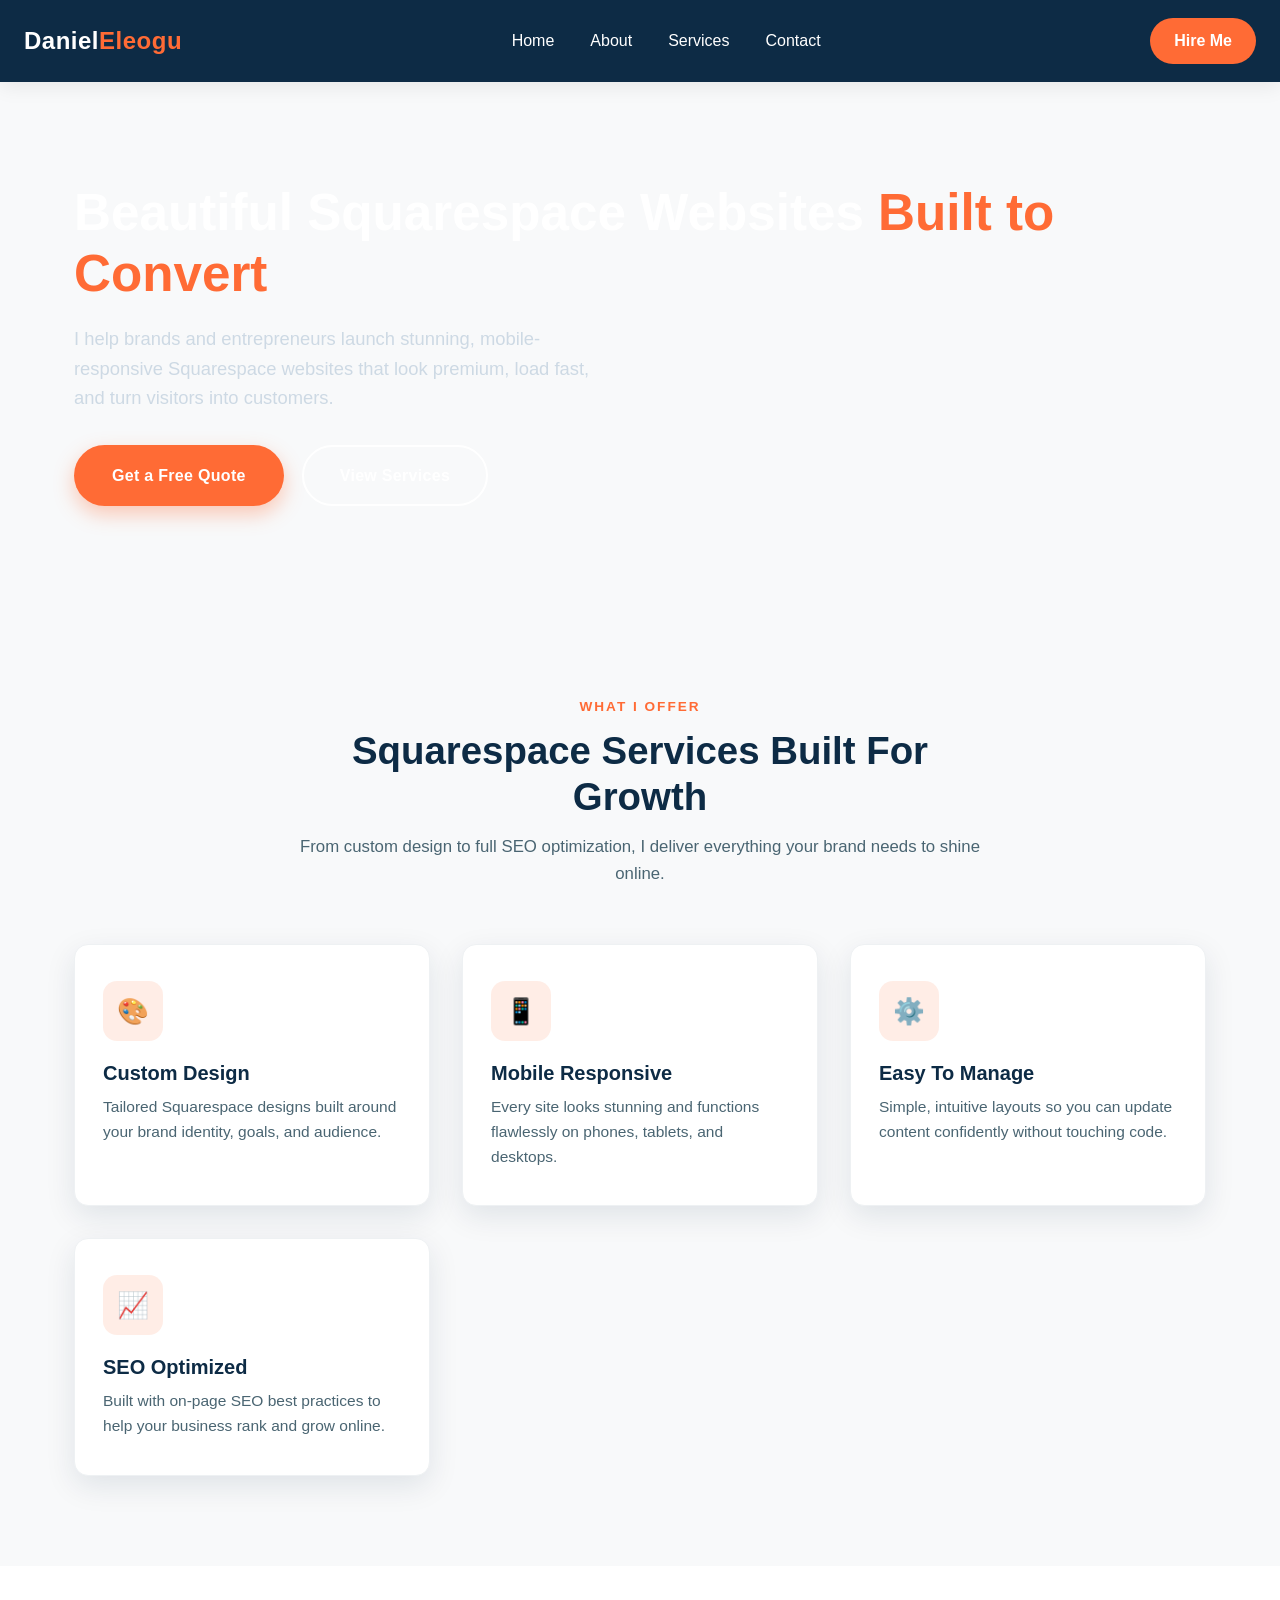
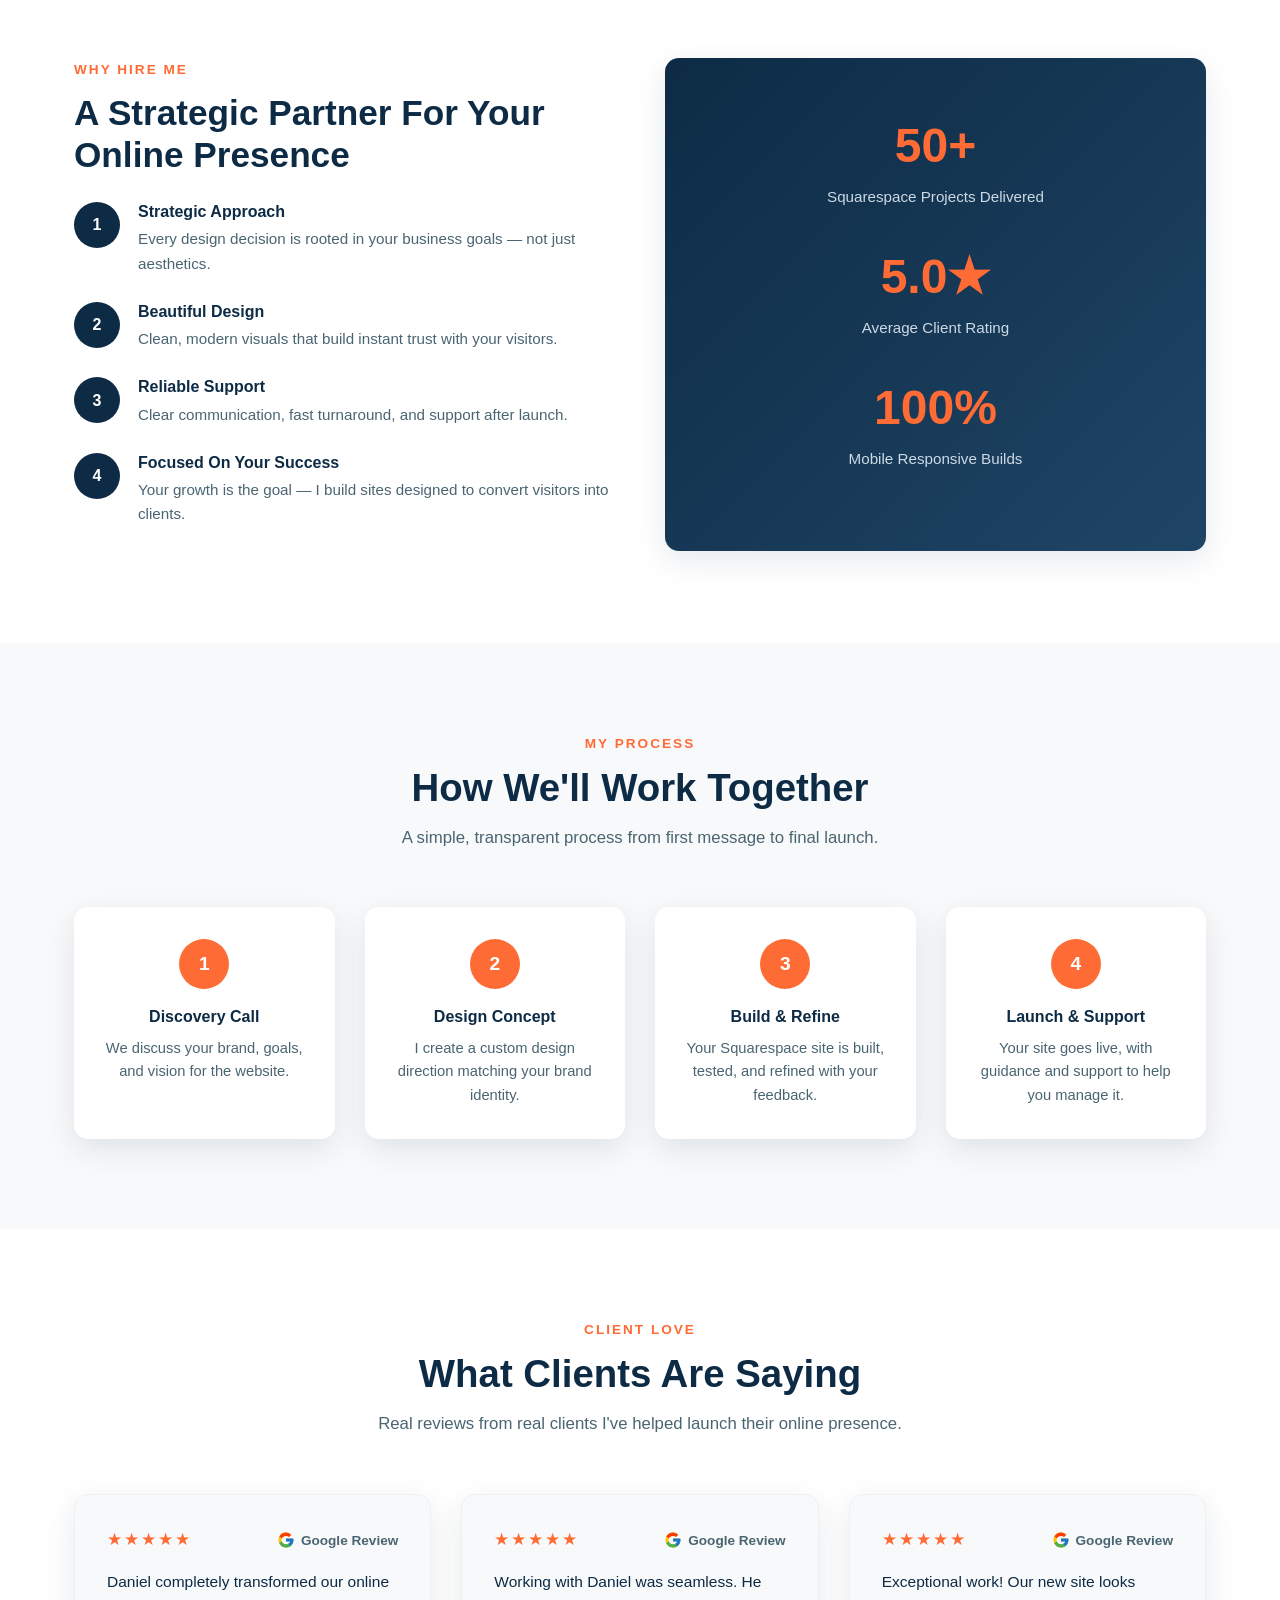
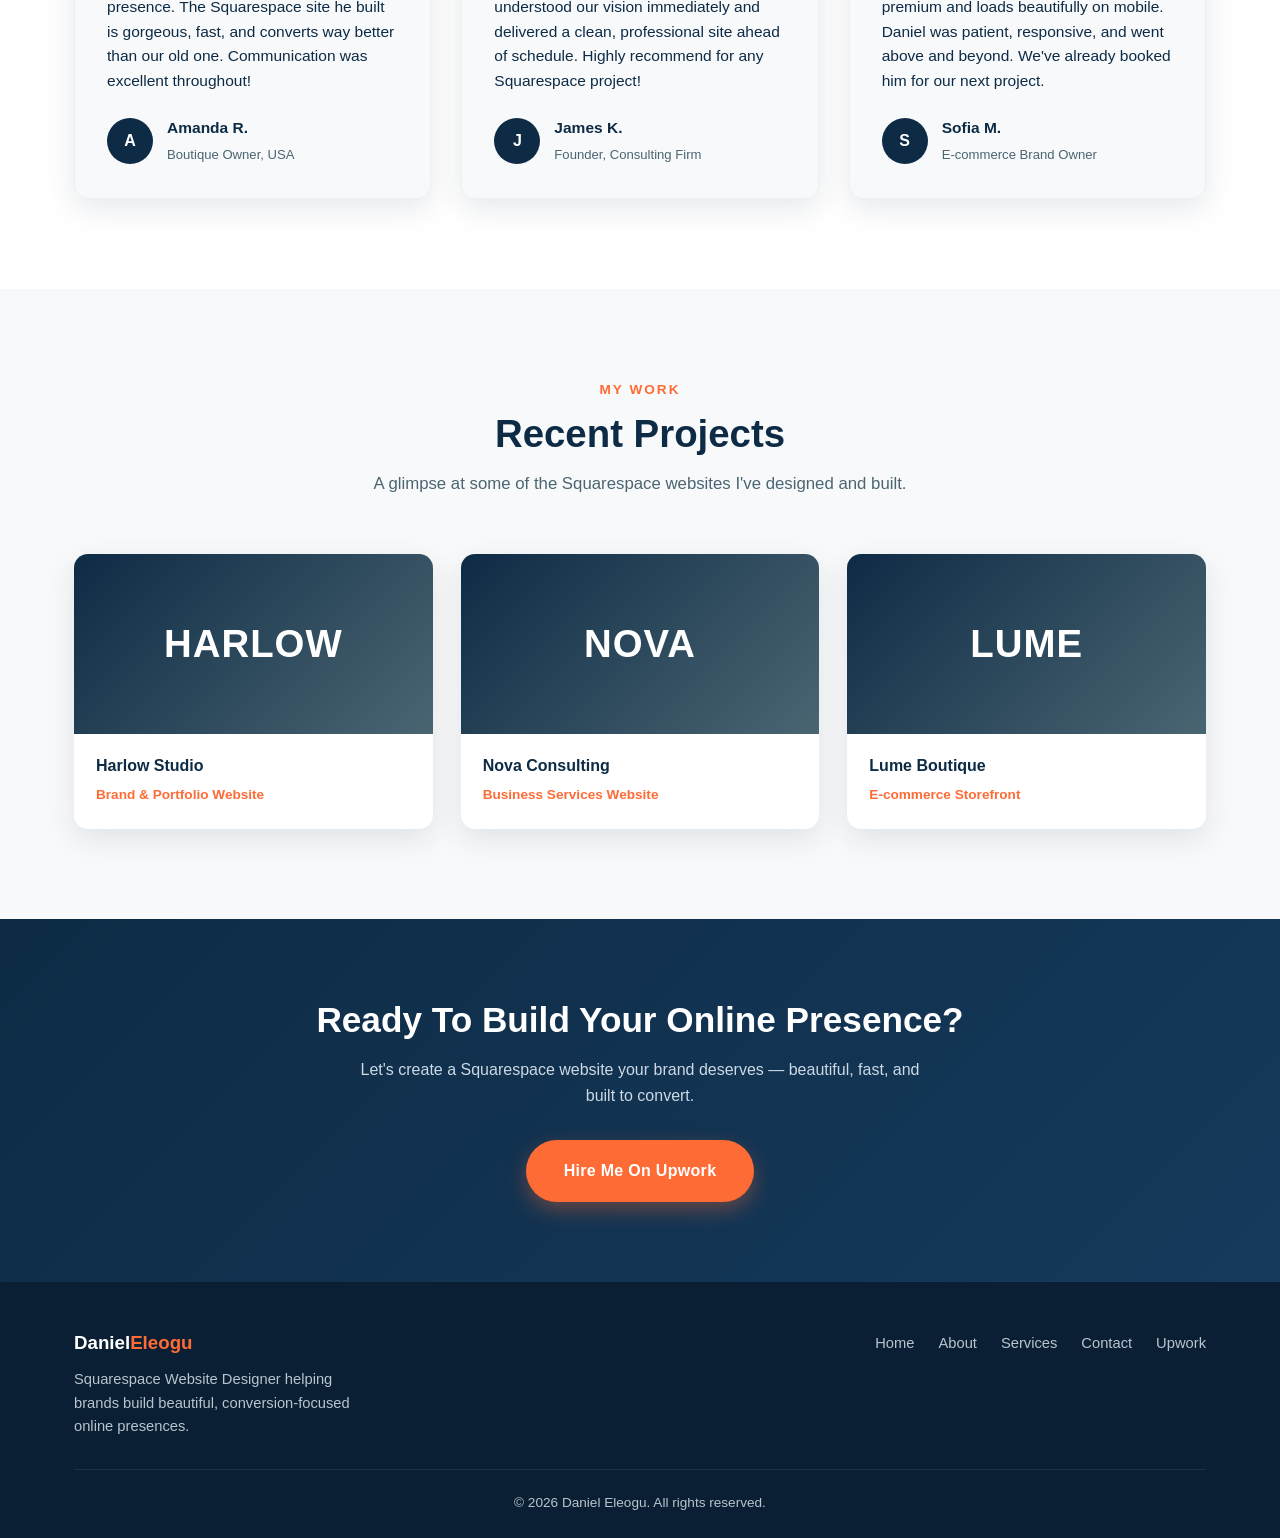
==== commit 5750ceb8: "Update index.html" ====
--- a/index.html
+++ b/index.html
@@ -23,21 +23,37 @@
 </header>
  
 <!-- HERO -->
-<section class="hero" style="background-image:url('https://i.postimg.cc/pLP82MSK/Chat-GPT-Image-Jun-13-2026-04-48-03-AM.png');background-size:cover;background-position:center;background-blend-mode:overlay;">
-  <div class="container">
-    <div class="hero-text">
-      <h1>Beautiful Squarespace Websites <span>Built to Convert</span></h1>
-      <p>I help brands and entrepreneurs launch stunning, mobile‑responsive Squarespace websites that look premium, load fast, and turn visitors into customers.</p>
-      <div class="hero-buttons">
-        <a href="contact.html" class="btn btn-primary">Get a Free Quote</a>
-        <a href="services.html" class="btn btn-outline">View Services</a>
-      </div>
-    </div>
-    <div class="hero-image">
-      <img src="images/hero.jpg" alt="Squarespace Website Development Services">
-      <a href="https://www.upwork.com/freelancers/~01438d1777cc584dd6?mp_source=share" target="_blank" rel="noopener" class="hero-cta-button">Let's Build Your Online Presence</a>
-    </div>
-  </div>
+<section class="hero" style="background-image:url('https://i.postimg.cc/pLP82MSK/Chat-GPT-Image-Jun-13-2026-04-48-03-AM.png');background-size:cover;background-position:center;">
+
+    <div class="container">
+
+        <div class="hero-text">
+
+            <h1>
+                Beautiful Squarespace Websites
+                <span>Built to Convert</span>
+            </h1>
+
+            <p>
+                I help brands and entrepreneurs launch stunning,
+                mobile-responsive Squarespace websites that look
+                premium, load fast, and turn visitors into customers.
+            </p>
+
+            <div class="hero-buttons">
+                <a href="contact.html" class="btn btn-primary">
+                    Get a Free Quote
+                </a>
+
+                <a href="services.html" class="btn btn-outline">
+                    View Services
+                </a>
+            </div>
+
+        </div>
+
+    </div>
+
 </section>
  
 <!-- SERVICES -->
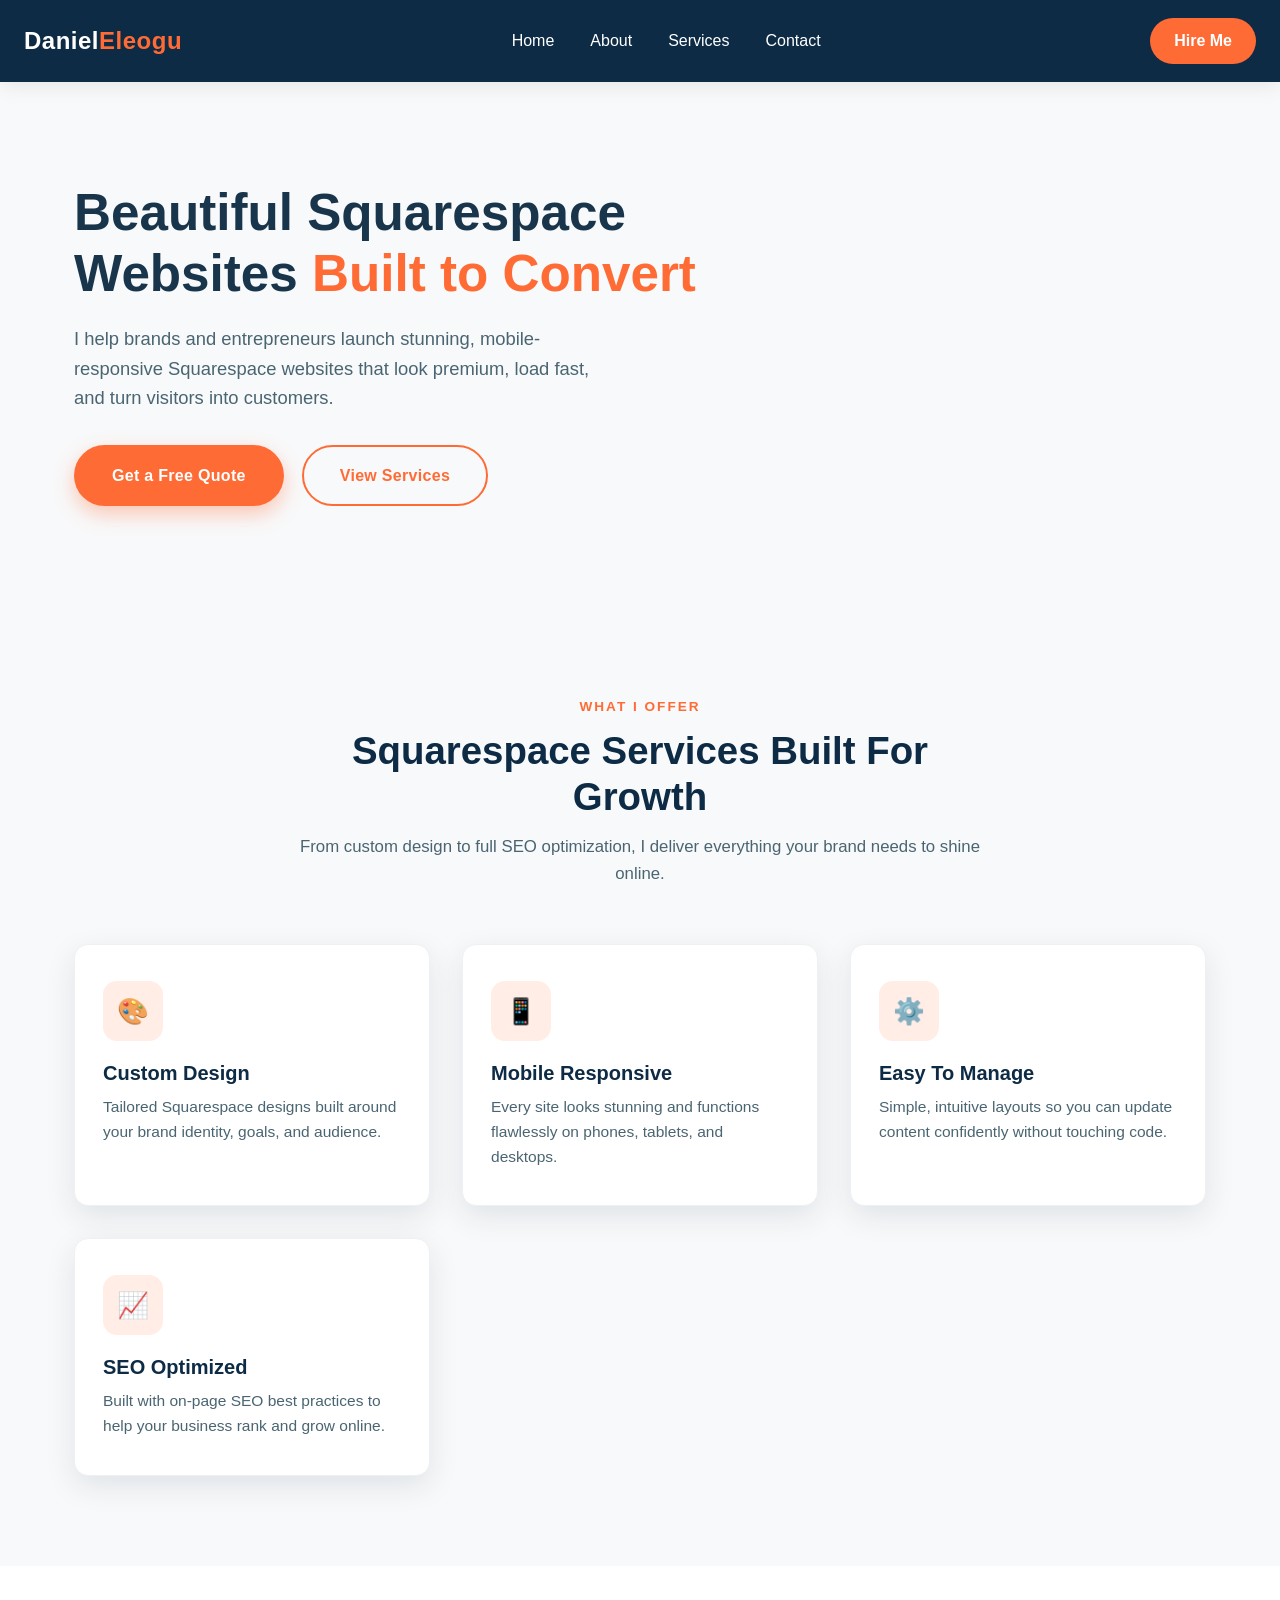
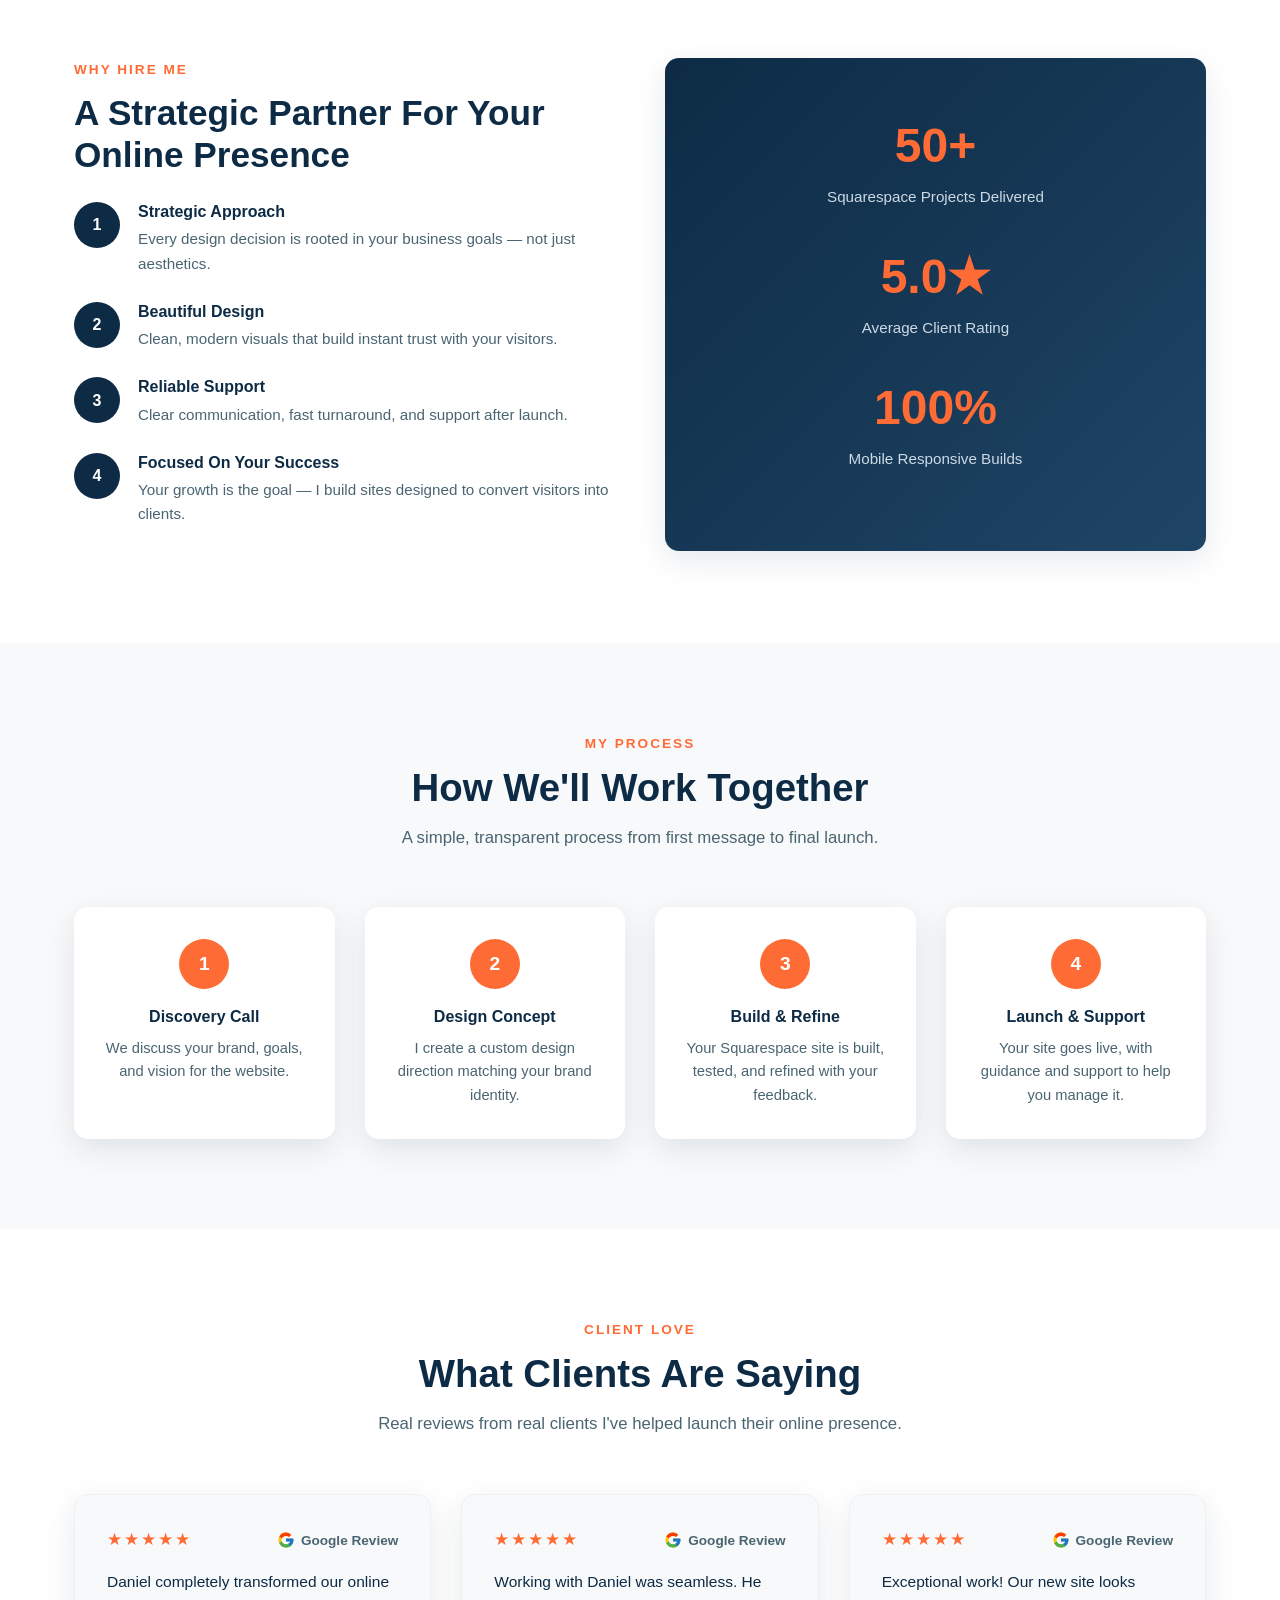
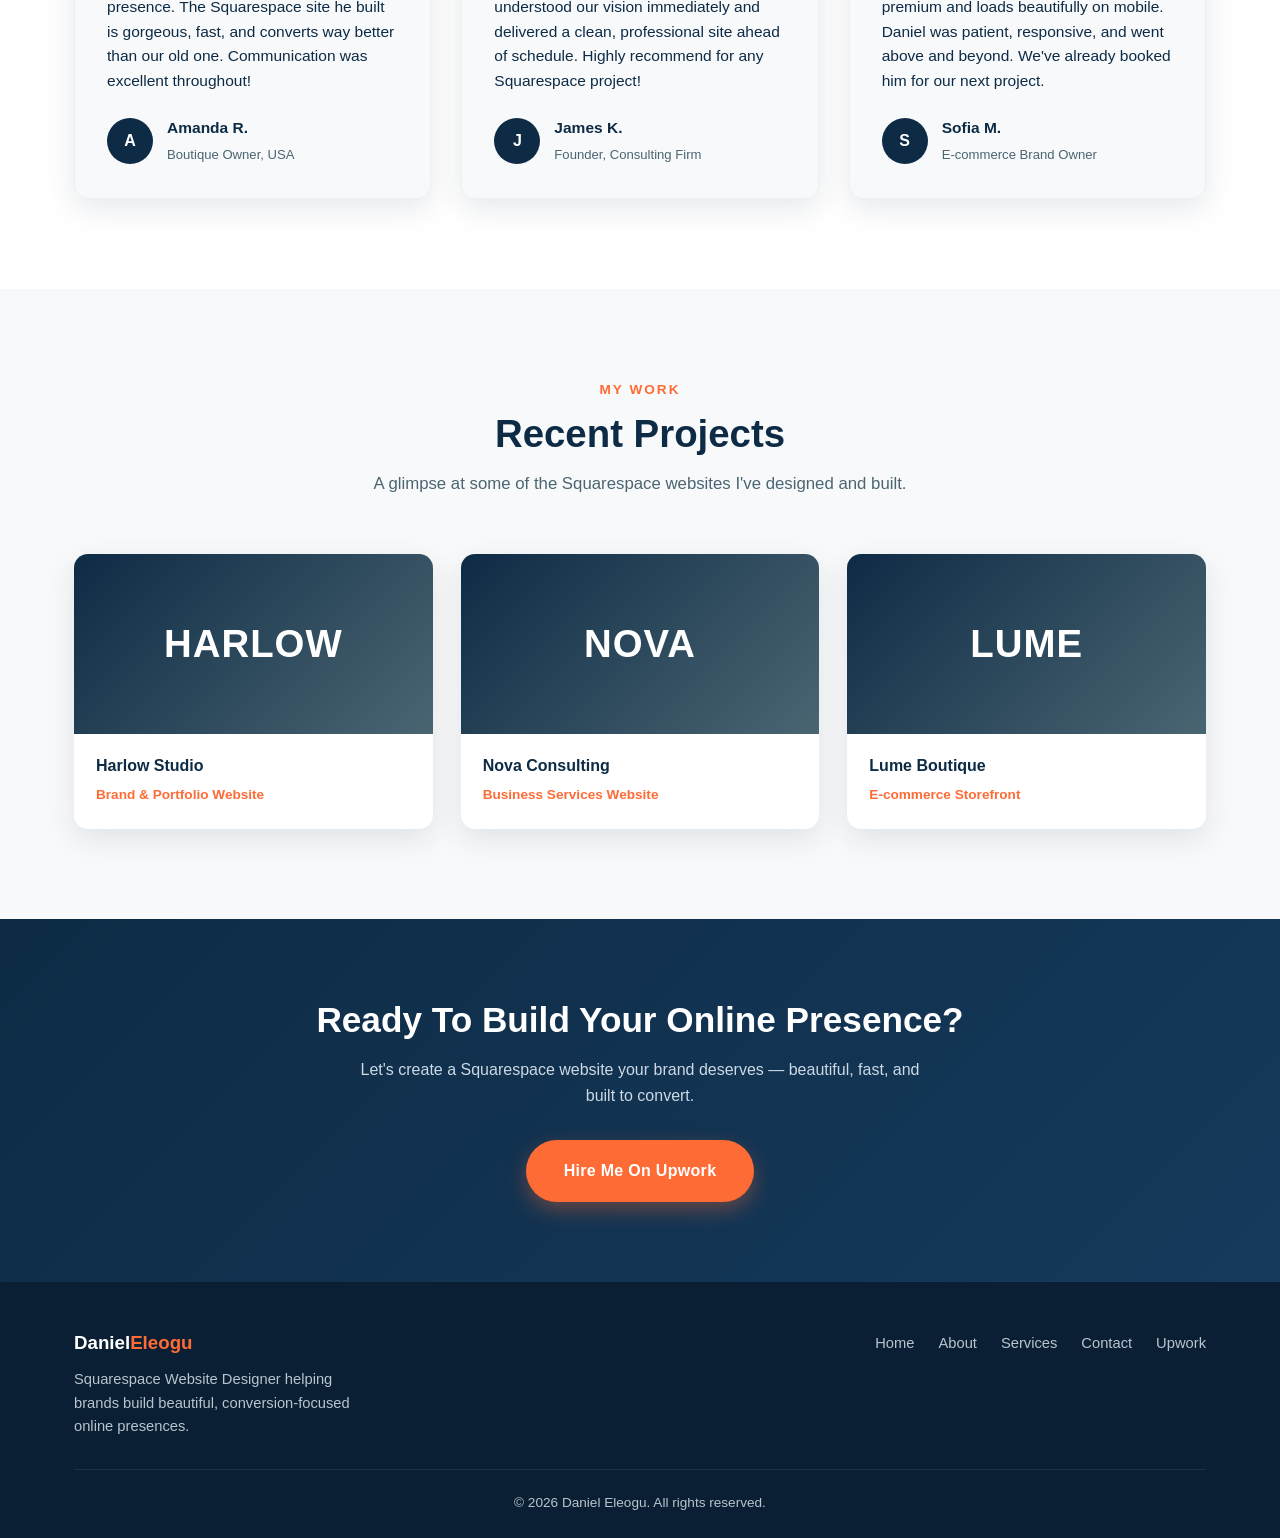
==== commit 11d64f4e: "Update index.html" ====
--- a/index.html
+++ b/index.html
@@ -45,7 +45,7 @@
                     Get a Free Quote
                 </a>
 
-                <a href="services.html" class="btn btn-outline">
+                <a href="services.html" class="btn btn-dark-outline">
                     View Services
                 </a>
             </div>
--- a/style.css
+++ b/style.css
@@ -48,33 +48,41 @@
   border:2px solid transparent;
   cursor:pointer;
 }
+
 .btn-primary{
   background:var(--orange);
   color:var(--white);
   box-shadow:0 8px 20px rgba(255,107,53,0.35);
 }
+
 .btn-primary:hover{
   transform:translateY(-3px);
   box-shadow:0 14px 28px rgba(255,107,53,0.45);
 }
+
 .btn-outline{
   background:transparent;
-  border:2px solid var(--white);
-  color:var(--white);
-}
+  border:2px solid #ff6b35;
+  color:#ff6b35;
+}
+
 .btn-outline:hover{
   background:var(--white);
-  color:var(--navy);
+  color:var(--orange);
   transform:translateY(-3px);
 }
+
 .btn-dark-outline{
-  border:2px solid var(--navy);
-  color:var(--navy);
+  border:2px solid var(--orange);
+  color:var(--orange);
   background:transparent;
 }
+
 .btn-dark-outline:hover{
-  background:var(--navy);
-  color:var(--white);
+  background:var(--orange);
+  color:var(--white);
+  border-color:var(--orange);
+  box-shadow:0 14px 28px rgba(255,107,53,0.45);
   transform:translateY(-3px);
 }
 
@@ -124,19 +132,19 @@
 
 /* ===== Hero ===== */
 .hero{
-  background:linear-gradient(135deg,var(--navy) 0%,#163a5c 100%);
-  color:var(--white);
+  color:#18354B;
   padding:100px 0;
   position:relative;
   overflow:hidden;
 }
+
 .hero .container{
-  display:flex;
-  align-items:center;
-  gap:60px;
-  flex-wrap:wrap;
-}
-.hero-text{flex:1 1 480px;}
+  display:block;
+}
+
+.hero-text{
+  max-width:650px;
+}
 .hero-text h1{
   font-size:3.2rem;
   margin-bottom:20px;
@@ -145,55 +153,12 @@
 .hero-text h1 span{color:var(--orange);}
 .hero-text p{
   font-size:1.15rem;
-  color:#cdd9e4;
+  color:#4A6572;
   margin-bottom:32px;
   max-width:520px;
   animation:fadeUp 1s ease forwards;
 }
 .hero-buttons{display:flex;gap:18px;flex-wrap:wrap;animation:fadeUp 1.2s ease forwards;}
-
-.hero-image{
-  flex:1 1 420px;
-  position:relative;
-  border-radius:var(--radius);
-  overflow:hidden;
-  box-shadow:0 25px 60px rgba(0,0,0,0.35);
-  border:6px solid rgba(255,255,255,0.08);
-}
-.hero-image img{
-  width:100%;
-  display:block;
-  filter:saturate(0.95) contrast(1.02);
-}
-.hero-image::after{
-  content:"";
-  position:absolute;
-  inset:0;
-  background:linear-gradient(180deg,rgba(13,43,69,0) 55%,rgba(13,43,69,0.55) 100%);
-  pointer-events:none;
-}
-.hero-cta-button{
-  position:absolute;
-  left:50%;
-  bottom:8%;
-  transform:translateX(-50%);
-  background:var(--orange);
-  color:var(--white);
-  padding:14px 30px;
-  border-radius:50px;
-  font-weight:700;
-  font-size:.95rem;
-  letter-spacing:.4px;
-  z-index:5;
-  box-shadow:0 10px 25px rgba(255,107,53,0.5);
-  transition:var(--transition);
-  white-space:nowrap;
-}
-.hero-cta-button:hover{
-  transform:translateX(-50%) translateY(-4px) scale(1.04);
-  background:var(--white);
-  color:var(--orange);
-}
 
 @keyframes fadeUp{
   from{opacity:0;transform:translateY(24px);}
